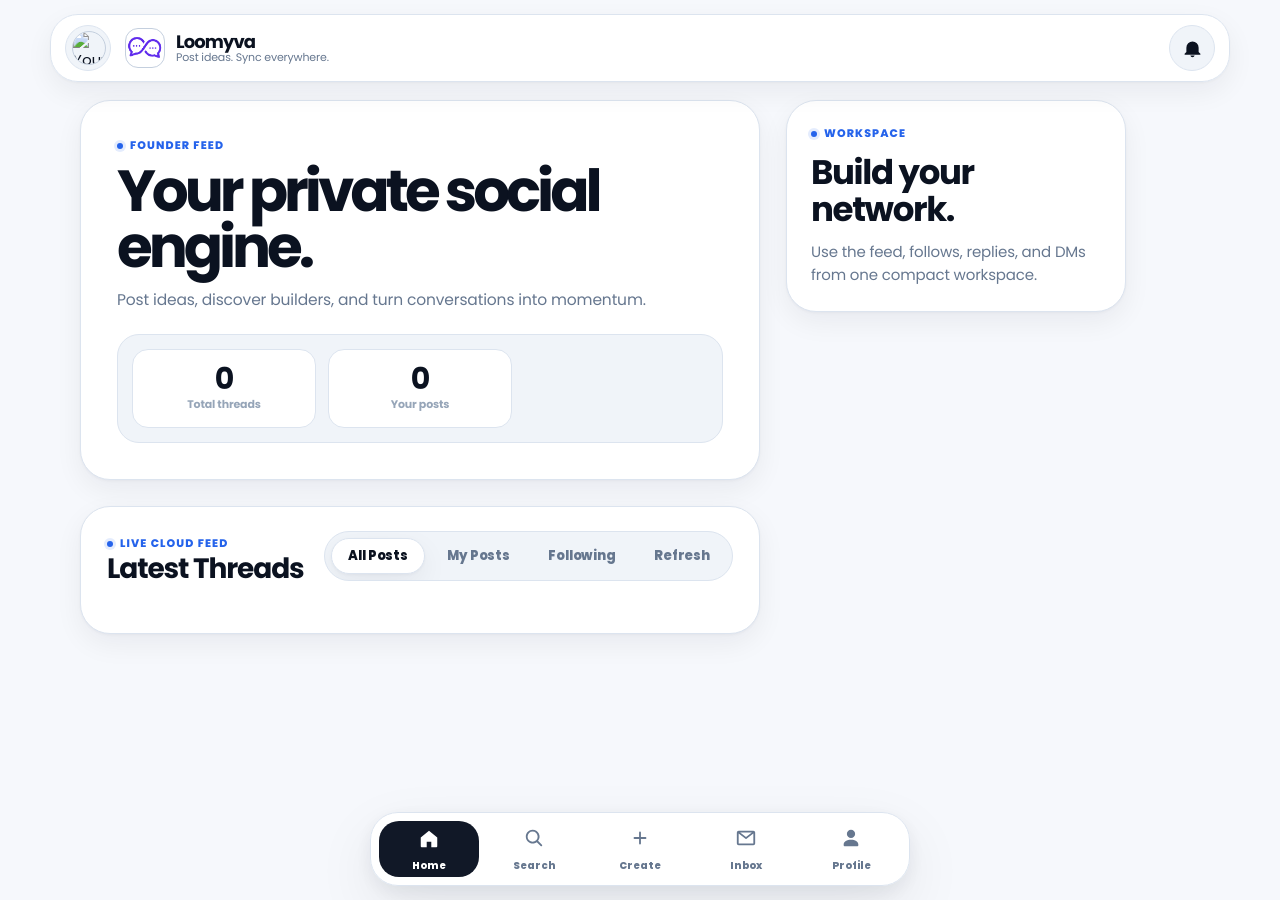
==== index.html @ 7a63acac "Add files via upload" ====
<!DOCTYPE html>
<html lang="en">
<head>
  <meta charset="UTF-8" />
  <meta name="viewport" content="width=device-width, initial-scale=1.0, viewport-fit=cover" />

  <title>Loomyva</title>

  <!-- Supabase -->
  <script src="https://cdn.jsdelivr.net/npm/@supabase/supabase-js@2"></script>
  <!-- Favicons -->
  <link rel="icon" type="image/png" href="/assets/img/index.png" />
  <link rel="shortcut icon" type="image/png" href="/assets/img/index.png" />
  <link rel="apple-touch-icon" href="/assets/img/index.png" />

  <meta name="theme-color" content="#050816" />
  <meta name="description" content="Loomyva is a premium creator network for posting ideas, discovering builders, messaging people, and growing a social graph." />
  <meta name="application-name" content="Loomyva" />

  <!-- Fonts -->
  <link rel="preconnect" href="https://fonts.googleapis.com" />
  <link rel="preconnect" href="https://fonts.gstatic.com" crossorigin />
  <link
    href="https://fonts.googleapis.com/css2?family=Poppins:wght@400;500;600;700;800;900&display=swap"
    rel="stylesheet"
  />

  <!-- Main CSS -->
  <link rel="stylesheet" href="/assets/css/style.css?v=engagement-live-20260531" />

  <!-- Load saved theme before page paints -->
  <script>
    (function () {
      const savedTheme = localStorage.getItem("loomyva-theme") || "light";
      document.documentElement.setAttribute("data-theme", savedTheme);
    })();
  </script>
</head>

<body>
  <a class="skip-link" href="#mainContent">Skip to main content</a>
  <div class="bg-orb orb-one"></div>
  <div class="bg-orb orb-two"></div>

  <div class="app-shell">
    <header class="topbar app-topbar">
      <div class="topbar-left">
        <button id="sidebarOpenBtn" class="hamburger-btn" type="button" aria-label="Open menu">
          <img class="topbar-user-avatar" data-user-avatar alt="Your profile" />
          <span></span>
          <span></span>
          <span></span>
        </button>

        <a class="brand compact-brand" href="/" aria-label="Loomyva home">
          <img
            src="/assets/img/index.png"
            alt="Loomyva logo"
            class="brand-logo"
          />

          <div>
            <h1>Loomyva</h1>
            <p><span data-i18n="appSubtitleHome">Post ideas. Sync everywhere.</span></p>
          </div>
        </a>

        <button
          class="topbar-notification-btn"
          type="button"
          data-open-notifications
          aria-label="Open notifications"
        >
          <svg viewBox="0 0 24 24" aria-hidden="true">
            <path d="M12 22a2.5 2.5 0 0 0 2.45-2h-4.9A2.5 2.5 0 0 0 12 22Zm7-6V11a7 7 0 1 0-14 0v5l-2 2v1h18v-1l-2-2Z"></path>
          </svg>

          <span id="notificationsBadge" class="notification-badge hidden">0</span>
        </button>
      </div>
    </header>

    <aside id="appSidebar" class="app-sidebar" aria-hidden="true">
      <div class="sidebar-head">
        <div class="brand sidebar-brand">
          <img
            src="/assets/img/index.png"
            alt="Loomyva logo"
            class="brand-logo"
          />

          <div>
            <h1>Loomyva</h1>
            <p><span data-i18n="creatorMenu">Menu</span></p>
          </div>
        </div>

        <button id="sidebarCloseBtn" class="sidebar-close-btn" type="button" aria-label="Close menu">
          ×
        </button>
      </div>

      <div class="sidebar-auth">
        <form id="emailAuthForm" class="sidebar-email-auth">
          <input
            type="email"
            id="authEmail"
            class="sidebar-auth-input"
            placeholder="Email"
            autocomplete="email"
            required
          />

          <div class="password-field-wrap">
            <input
              type="password"
              id="authPassword"
              class="sidebar-auth-input password-input"
              placeholder="Password"
              autocomplete="current-password"
              required
            />

            <button
              id="togglePasswordBtn"
              class="password-toggle-btn"
              type="button"
              aria-label="Show password"
            >
              <svg viewBox="0 0 24 24" aria-hidden="true">
                <path d="M12 5c5.5 0 9.5 5.1 10.8 6.9a.9.9 0 0 1 0 1.1C21.5 14.9 17.5 20 12 20S2.5 14.9 1.2 13a.9.9 0 0 1 0-1.1C2.5 10.1 6.5 5 12 5Zm0 2C7.9 7 4.7 10.4 3.3 12.5 4.7 14.6 7.9 18 12 18s7.3-3.4 8.7-5.5C19.3 10.4 16.1 7 12 7Zm0 2.2a3.3 3.3 0 1 1 0 6.6 3.3 3.3 0 0 1 0-6.6Zm0 2a1.3 1.3 0 1 0 0 2.6 1.3 1.3 0 0 0 0-2.6Z"></path>
              </svg>
            </button>
          </div>

          <a class="auth-switch-link" href="/create-account/">
            Are you a new user? <strong>Create Account</strong>
          </a>

          <button id="emailLoginBtn" class="btn primary-btn" type="submit">
            Log in
          </button>
        </form>

        <div class="auth-divider">
          <span>or</span>
        </div>

        <button id="googleLoginBtn" class="btn primary-btn" type="button">
          <span data-i18n="loginGoogle">Continue with Google</span>
        </button>

        <div id="userBox" class="sidebar-account-row hidden">
          <img id="userAvatar" class="sidebar-account-avatar" src="" alt="User avatar" />

          <div class="sidebar-account-meta">
            <strong id="userName">User</strong>
            <span id="userEmail">email</span>
          </div>

          <button id="logoutBtn" class="sidebar-logout-btn" type="button" aria-label="Logout">
            <svg viewBox="0 0 24 24" aria-hidden="true">
              <path d="M10 3a1 1 0 0 1 1 1v2a1 1 0 1 1-2 0V5H5v14h4v-1a1 1 0 1 1 2 0v2a1 1 0 0 1-1 1H4a1 1 0 0 1-1-1V4a1 1 0 0 1 1-1h6Zm6.3 5.3a1 1 0 0 1 1.4 0l3 3a1 1 0 0 1 0 1.4l-3 3a1 1 0 1 1-1.4-1.4l1.3-1.3H10a1 1 0 1 1 0-2h7.6l-1.3-1.3a1 1 0 0 1 0-1.4Z"></path>
            </svg>
          </button>
        </div>
      </div>

      <div class="sidebar-theme-box">
        <div class="sidebar-theme-head">
          <span data-i18n="appearance">Appearance</span>
          <small data-i18n="chooseVibe">Choose your vibe</small>
        </div>

        <div class="theme-toggle-group" role="group" aria-label="Choose theme">
          <button id="lightThemeBtn" class="theme-toggle-btn active" type="button" aria-label="Use light mode">
            <svg viewBox="0 0 24 24" aria-hidden="true">
              <path d="M12 18a6 6 0 1 0 0-12 6 6 0 0 0 0 12Zm0 4a1 1 0 0 1-1-1v-1a1 1 0 1 1 2 0v1a1 1 0 0 1-1 1Zm0-18a1 1 0 0 1-1-1V2a1 1 0 1 1 2 0v1a1 1 0 0 1-1 1Zm10 8a1 1 0 0 1-1 1h-1a1 1 0 1 1 0-2h1a1 1 0 0 1 1 1ZM4 12a1 1 0 0 1-1 1H2a1 1 0 1 1 0-2h1a1 1 0 0 1 1 1Zm14.95 6.95a1 1 0 0 1-1.41 0l-.71-.71a1 1 0 0 1 1.41-1.41l.71.71a1 1 0 0 1 0 1.41ZM7.17 7.17a1 1 0 0 1-1.41 0l-.71-.71A1 1 0 0 1 6.46 5.05l.71.71a1 1 0 0 1 0 1.41Zm11.78-2.12a1 1 0 0 1 0 1.41l-.71.71a1 1 0 1 1-1.41-1.41l.71-.71a1 1 0 0 1 1.41 0ZM7.17 16.83a1 1 0 0 1 0 1.41l-.71.71a1 1 0 0 1-1.41-1.41l.71-.71a1 1 0 0 1 1.41 0Z"></path>
            </svg>
            <span data-i18n="light">Light</span>
          </button>

          <button id="darkThemeBtn" class="theme-toggle-btn" type="button" aria-label="Use dark mode">
            <svg viewBox="0 0 24 24" aria-hidden="true">
              <path d="M21 14.7A8.7 8.7 0 0 1 9.3 3a1 1 0 0 0-1.18-1.45A10.7 10.7 0 1 0 22.45 15.88 1 1 0 0 0 21 14.7Z"></path>
            </svg>
            <span data-i18n="dark">Dark</span>
          </button>
        </div>
      </div>

      <div class="sidebar-language-box">
        <div class="sidebar-theme-head">
          <span data-i18n="language">Language</span>
          <small data-i18n="chooseLanguage">Choose app language</small>
        </div>

        <div class="theme-toggle-group language-toggle-group" role="group" aria-label="Choose language">
          <button class="theme-toggle-btn language-toggle-btn" type="button" data-language-option="en">
            <span>EN</span>
            <span data-i18n="english">English</span>
          </button>

          <button class="theme-toggle-btn language-toggle-btn" type="button" data-language-option="el">
            <span>EL</span>
            <span data-i18n="greek">Ελληνικά</span>
          </button>
        </div>
      </div>

      <nav class="sidebar-links">
        <a href="/" data-i18n="navHome">Home</a>
        <a href="/search/" data-i18n="navSearch">Search</a>
        <a href="/profile/" data-i18n="navProfile">Profile</a>
        <a href="/messages/" data-i18n="messages">Messages</a>

        <button class="sidebar-notifications-link" type="button" data-open-notifications>
          <span data-i18n="notifications">Notifications</span>
          <span id="sidebarNotificationsBadge" class="sidebar-notification-badge hidden">0</span>
        </button>

        <button id="sidebarComposeBtn" type="button" data-i18n="createThread">
          Create thread
        </button>

        <div class="sidebar-legal-links" aria-label="Legal links">
          <a class="sidebar-legal-link" href="/terms/" data-i18n="terms">Terms</a>
          <a class="sidebar-legal-link" href="/privacy/" data-i18n="privacy">Privacy</a>
        </div>
      </nav>
    </aside>

    <div id="sidebarBackdrop" class="sidebar-backdrop"></div>

    <main id="mainContent" class="main-grid home-product-grid">
      <section class="home-command-card glass-card">
        <div class="home-command-copy">
          <span class="eyebrow" data-i18n="founderFeed">Founder feed</span>
          <h1 data-i18n="privateSocialEngine">Your private social engine.</h1>
          <p>Post ideas, discover builders, and turn conversations into momentum.</p>
        </div>

        <div class="home-command-stats" aria-label="Loomyva activity stats">
          <div>
            <strong id="totalThreads">0</strong>
            <span data-i18n="totalThreads">Total threads</span>
          </div>
          <div>
            <strong id="myThreads">0</strong>
            <span data-i18n="yourPosts">Your posts</span>
          </div>
        </div>
      </section>

      <aside class="left-panel home-rail-panel">
        <section class="glass-card intro-card">
          <span class="eyebrow">Workspace</span>
          <h2>Build your network.</h2>
          <p>Use the feed, follows, replies, and DMs from one compact workspace.</p>
        </section>
      </aside>

      <section class="feed-panel home-feed-panel">
        <section id="publicProfileView" class="public-profile-card hidden">
          <div class="public-profile-head">
            <div class="public-profile-main">
              <img id="publicProfileAvatar" src="" alt="Public profile avatar" />

              <div>
                <span class="eyebrow" data-i18n="publicProfile">Public profile</span>
                <h3 id="publicProfileName">Profile Name</h3>
                <p id="publicProfileUsername">@username</p>
              </div>
            </div>

            <button id="backToFeedBtn" class="btn ghost-btn" type="button">
              <span data-i18n="backToFeed">Back to feed</span>
            </button>
          </div>

          <div class="public-profile-stats">
            <span id="publicProfilePosts" class="public-profile-stat">0 Posts</span>
            <span id="publicProfileLikes" class="public-profile-stat">0 Total likes</span>
            <span id="publicProfileFollowers" class="public-profile-stat">0 Followers</span>
            <span id="publicProfileFollowing" class="public-profile-stat">0 Following</span>
          </div>

          <p id="publicProfileBio" class="public-profile-bio">
            <span data-i18n="noBioYet">No bio yet.</span>
          </p>

          <div id="publicProfileFollowWrap" class="public-profile-follow"></div>
        </section>

        <section class="feed-top">
          <div>
            <span class="eyebrow" data-i18n="liveCloudFeed">Live cloud feed</span>
            <h2 id="feedTitle" data-i18n="latestThreads">Latest Threads</h2>
          </div>

          <div class="filter-pills">
            <button id="allPostsBtn" class="pill active" type="button">
              <span data-i18n="allPosts">All Posts</span>
            </button>

            <button id="myPostsBtn" class="pill" type="button">
              <span data-i18n="myPosts">My Posts</span>
            </button>

            <button id="followingPostsBtn" class="pill" type="button">
              <span data-i18n="following">Following</span>
            </button>

            <button id="refreshBtn" class="pill" type="button">
              <span data-i18n="refresh">Refresh</span>
            </button>
          </div>
        </section>

        <p id="statusMsg" class="status-msg hidden"></p>

        <section id="threadsList" class="threads-list"></section>
      </section>
    </main>
  </div>

  <!-- App Scripts -->
  <script src="/assets/js/config.js?v=engagement-live-20260531"></script>
  <script src="/assets/js/language.js?v=engagement-live-20260531"></script>
  <script src="/assets/js/ui.js?v=session-sidebar-fix-20260531"></script>
  <script src="/assets/js/auth.js?v=session-sidebar-fix-20260531"></script>
  <script src="/assets/js/notifications.js?v=engagement-live-20260531"></script>
  <script src="/assets/js/comments.js?v=engagement-live-20260531"></script>
  <script src="/assets/js/follows.js?v=engagement-live-20260531"></script>
  <script src="/assets/js/feed.js?v=engagement-live-20260531"></script>
  <script src="/assets/js/moderation.js?v=engagement-live-20260531"></script>

  <script>
    async function bootFeedPage() {
      await initFeedPage();

      if (typeof initNotificationsSystem === "function") {
        await initNotificationsSystem();
      }
    }

    bootFeedPage();
  </script>


  <!-- iOS Safari/PWA cleanup: remove old service worker registrations -->
  <script>
    (function () {
      if ("serviceWorker" in navigator) {
        window.addEventListener("load", function () {
          navigator.serviceWorker.getRegistrations()
            .then(function (registrations) {
              return Promise.all(registrations.map(function (registration) {
                return registration.unregister();
              }));
            })
            .then(function () {
              if (window.caches && caches.keys) {
                return caches.keys().then(function (keys) {
                  return Promise.all(keys.map(function (key) { return caches.delete(key); }));
                });
              }
            })
            .catch(function () {});
        });
      }
    })();
  </script>
</body>
</html>
---- assets/css/style.css ----
/*
  Loomyva — Premium Design System v2.0
  Single consolidated stylesheet. No competing override blocks.
  All original classes/IDs preserved. Supabase logic untouched.
  Author: Polish Pass 2026-05-31
*/

/* =========================================================
   01. Design Tokens — single source of truth
   ========================================================= */
:root {
  color-scheme: light;

  /* Palette */
  --bg:            #f6f8fc;
  --bg-soft:       #ffffff;
  --bg-elevated:   rgba(255,255,255,0.96);
  --surface:       #ffffff;
  --surface-solid: #ffffff;
  --surface-muted: #f0f4f9;
  --surface-hover: #e8eef8;
  --surface-active:#dce8f6;
  --text:          #0b1220;
  --text-soft:     #253044;
  --muted:         #66778f;
  --muted-2:       #96a5b8;
  --line:          #dce4ef;
  --line-strong:   #c4cfde;

  /* Brand */
  --brand:         #111827;
  --brand-2:       #2563eb;
  --accent:        #2563eb;
  --good:          #16a34a;
  --danger:        #dc2626;
  --warning:       #d97706;

  /* Shadows */
  --shadow-sm: 0 1px 3px rgba(15,23,42,.04), 0 10px 28px rgba(15,23,42,.06);
  --shadow-md: 0 6px 20px rgba(15,23,42,.07), 0 22px 60px rgba(15,23,42,.08);
  --shadow-lg: 0 20px 56px rgba(15,23,42,.16);

  /* Radii */
  --radius-xs:   8px;
  --radius-sm:   12px;
  --radius-md:   16px;
  --radius-lg:   22px;
  --radius-xl:   30px;
  --radius-pill: 999px;

  /* Spacing */
  --space-1:  4px;
  --space-2:  8px;
  --space-3: 12px;
  --space-4: 18px;
  --space-5: 24px;
  --space-6: 32px;
  --space-8: 40px;

  /* Layout */
  --topbar-h:      68px;
  --bottom-nav-h:  74px;
  --content-w:    1180px;
  --feed-w:        680px;
  --page-gap:      26px;
  --card-pad:      24px;

  /* Motion */
  --fast: 150ms ease;
  --med:  240ms ease;

  /* Font */
  --font: Poppins, ui-sans-serif, system-ui, -apple-system, BlinkMacSystemFont, 'Segoe UI', sans-serif;
}

/* Dark theme */
html[data-theme="dark"],
body.dark-theme,
body.theme-dark {
  color-scheme: dark;
  --bg:            #070a14;
  --bg-soft:       #0c1120;
  --bg-elevated:   rgba(14,22,38,0.97);
  --surface:       #0e1626;
  --surface-solid: #111c32;
  --surface-muted: #141f34;
  --surface-hover: #192640;
  --surface-active:#1e2e4e;
  --text:          #f4f8ff;
  --text-soft:     #dce8f8;
  --muted:         #96aac4;
  --muted-2:       #6a7e96;
  --line:          rgba(220,232,255,.11);
  --line-strong:   rgba(220,232,255,.20);
  --brand:         #f4f8ff;
  --brand-2:       #60a5fa;
  --accent:        #93c5fd;
  --shadow-sm: 0 1px 0 rgba(255,255,255,.02) inset, 0 14px 36px rgba(0,0,0,.24);
  --shadow-md: 0 1px 0 rgba(255,255,255,.03) inset, 0 28px 72px rgba(0,0,0,.36);
  --shadow-lg: 0 1px 0 rgba(255,255,255,.04) inset, 0 44px 110px rgba(0,0,0,.52);
}

/* =========================================================
   02. Reset + base
   ========================================================= */
*, *::before, *::after { box-sizing: border-box; }
html { width: 100%; min-height: 100%; scroll-behavior: smooth; overflow-x: hidden; background: var(--bg); }
body {
  width: 100%; min-height: 100vh; margin: 0; overflow-x: hidden;
  font-family: var(--font); font-size: 15px; line-height: 1.55;
  color: var(--text); background: var(--bg);
  -webkit-font-smoothing: antialiased; text-rendering: geometricPrecision;
  letter-spacing: -.01em;
}
body::before {
  content: ''; position: fixed; inset: 0; z-index: -2; pointer-events: none;
  background: linear-gradient(180deg, var(--bg) 0%, var(--bg) 55%, var(--surface-muted) 100%);
}
a { color: inherit; text-decoration: none; }
button, input, textarea, select { font: inherit; color: inherit; }
button { border: 0; background: none; cursor: pointer; }
button:disabled { cursor: not-allowed; opacity: .55; }
img, svg, video { max-width: 100%; display: block; }
svg { fill: currentColor; }
p, h1, h2, h3, h4 { margin: 0; }
ul, ol { margin: 0; padding: 0; }
.hidden, [hidden] { display: none !important; }
.body-locked, .modal-open { overflow: hidden; }
::selection { background: rgba(37,99,235,.15); color: var(--text); }
:focus-visible { outline: 3px solid rgba(37,99,235,.35); outline-offset: 3px; }

.skip-link {
  position: fixed; top: 10px; left: 10px; z-index: 10000;
  transform: translateY(-140%); padding: 10px 16px; border-radius: var(--radius-pill);
  background: var(--text); color: var(--bg-soft); font-weight: 700;
}
.skip-link:focus { transform: translateY(0); }

/* =========================================================
   03. Layout shells
   ========================================================= */
.app-shell {
  width: 100%;
  max-width: 1320px;
  margin: 0 auto;
  padding: 0 clamp(16px, 2.8vw, 36px) calc(var(--bottom-nav-h) + 40px);
}

/* All page grids */
.main-grid,
.search-page-grid,
.messages-page-grid,
.profile-exact-page,
.notifications-page-main,
.chat-page-main,
.legal-page-shell,
.app-legal-page-shell {
  width: min(100%, var(--content-w));
  margin-inline: auto;
  padding-top: calc(var(--topbar-h) + 32px);
}

/* Home: two-column feed + rail layout */
.home-product-grid {
  width: min(100%, 1120px);
  margin-inline: auto;
  display: grid;
  grid-template-columns: minmax(0, var(--feed-w)) minmax(260px, 320px);
  grid-template-areas: "command rail" "feed rail";
  gap: var(--page-gap);
  align-items: start;
}
.home-command-card { grid-area: command; }
.home-rail-panel   { grid-area: rail; position: sticky; top: calc(var(--topbar-h) + 32px); }
.home-feed-panel   { grid-area: feed; }

.left-panel { display: grid; gap: 18px; }
.feed-panel { padding: var(--card-pad); display: grid; gap: 20px; }

/* Profile */
.profile-exact-page { width: min(100%, 860px); display: grid; gap: var(--page-gap); }

/* =========================================================
   04. Glass surface / card base
   ========================================================= */
.glass-card,
.feed-panel,
.public-profile-card,
.profile-cover-card,
.profile-editor-card,
.profile-posts-surface,
.search-page-card,
.user-search-card,
.latest-chats-panel,
.chat-sidebar,
.chat-window,
.notifications-page-card,
.legal-page-card,
.auth-page-card,
.page-hero,
.search-page-hero,
.messages-page-hero,
.notifications-page-hero {
  background: var(--surface);
  border: 1px solid var(--line);
  border-radius: var(--radius-xl);
  box-shadow: var(--shadow-sm);
}
.glass-card { padding: var(--card-pad); }

/* =========================================================
   05. Typography + utilities
   ========================================================= */
.eyebrow {
  display: inline-flex; align-items: center; gap: 7px; width: max-content;
  color: var(--brand-2); font-size: 11px; font-weight: 800; letter-spacing: .10em;
  text-transform: uppercase;
}
.eyebrow::before {
  content: ''; width: 6px; height: 6px; border-radius: 50%;
  background: currentColor; box-shadow: 0 0 0 3px rgba(37,99,235,.12);
}
h1 { font-size: clamp(28px, 5vw, 52px); line-height: 1.03; letter-spacing: -.05em; }
h2 { font-size: clamp(22px, 3.5vw, 34px); line-height: 1.1; letter-spacing: -.04em; }
h3 { font-size: clamp(18px, 2.5vw, 24px); line-height: 1.2; letter-spacing: -.02em; }
.muted, .status-msg, .empty-state { color: var(--muted); }
.status-msg {
  padding: 12px 16px; border: 1px solid var(--line); border-radius: var(--radius-md);
  background: var(--surface-solid); font-weight: 700; box-shadow: var(--shadow-sm);
}
.status-msg.error, .error { color: var(--danger); }
.loading, .chat-loading,
.followers-modal-state, .following-modal-state, .profile-user-modal-state {
  color: var(--muted); font-weight: 700; padding: var(--space-5); text-align: center;
}
.empty-state,
.chat-empty-state, .chat-empty-mini, .latest-chat-empty,
.notifications-empty, .followers-modal-empty, .following-modal-empty,
.profile-user-modal-empty, .blocked-users-empty {
  display: grid; place-items: center; text-align: center;
  min-height: 100px; padding: var(--space-5);
  color: var(--muted); background: var(--surface-muted);
  border: 1px dashed var(--line-strong); border-radius: var(--radius-md); font-weight: 700;
}
.chat-empty-mini { min-height: 64px; padding: var(--space-3); font-size: 13px; }

/* =========================================================
   06. Buttons, forms, inputs
   ========================================================= */
/* Base button style shared across interactive elements */
.btn, .pill, .mini-action, .social-action-btn, .theme-toggle-btn,
.sidebar-links a, .sidebar-links button,
.profile-exact-tabs button,
.user-search-follow, .followers-follow-btn, .following-unfollow-btn,
.blocked-user-unblock-btn, .moderation-menu-action, .profile-options-action {
  min-height: 40px;
  display: inline-flex; align-items: center; justify-content: center; gap: 8px;
  border-radius: var(--radius-pill); border: 1px solid var(--line); padding: 9px 16px;
  font-weight: 800; font-size: 13px; letter-spacing: -.01em;
  transition: transform var(--fast), background var(--fast),
              border-color var(--fast), box-shadow var(--fast), color var(--fast);
  cursor: pointer;
}
.btn:hover, .pill:hover, .mini-action:hover, .social-action-btn:hover,
.theme-toggle-btn:hover, .sidebar-links a:hover, .sidebar-links button:hover,
.profile-exact-tabs button:hover, .user-search-follow:hover {
  transform: translateY(-1px);
  background: var(--surface-hover);
  border-color: var(--line-strong);
}

/* Primary */
.primary-btn, .btn.primary-btn {
  background: var(--brand); color: var(--bg-soft); border-color: var(--brand);
  box-shadow: 0 8px 22px rgba(11,18,32,.18);
}
.primary-btn:hover { background: var(--text); box-shadow: var(--shadow-sm); transform: translateY(-1px); }
html[data-theme="dark"] .primary-btn,
html[data-theme="dark"] .btn.primary-btn { box-shadow: none; }

/* Ghost / pill / action */
.ghost-btn, .pill, .mini-action, .social-action-btn {
  background: var(--surface-solid); color: var(--text-soft);
}

/* Active pill */
.pill.active, .theme-toggle-btn.active,
.profile-exact-tabs button.active,
.chat-conversation-btn.active, .latest-chat-card.active {
  background: var(--brand); color: var(--bg-soft); border-color: var(--brand);
}

/* Danger */
.danger-btn, .delete-action, .profile-delete-btn {
  color: #fff; background: var(--danger); border-color: transparent;
}

/* Inputs */
.input-field, .bio-field, .sidebar-auth-input, .modal-textarea,
.comment-textarea, .search-chat-input, .chat-search-box input,
#chatMessageInput, .moderation-reason-input {
  width: 100%; min-width: 0;
  border: 1px solid var(--line-strong); border-radius: var(--radius-md);
  background: var(--surface-muted); color: var(--text);
  padding: 13px 16px; outline: 0; min-height: 50px;
  transition: border-color var(--fast), box-shadow var(--fast);
}
.input-field:focus, .bio-field:focus, .sidebar-auth-input:focus,
.modal-textarea:focus, .comment-textarea:focus, .search-chat-input:focus,
.chat-search-box input:focus, #chatMessageInput:focus,
.moderation-reason-input:focus {
  border-color: var(--brand-2); box-shadow: 0 0 0 3px rgba(37,99,235,.12);
}
.bio-field { min-height: 96px; resize: vertical; }
.comment-textarea { min-height: 72px; resize: vertical; }
.modal-textarea { min-height: 88px; resize: vertical; }
.password-field-wrap { position: relative; }
.password-input { padding-right: 48px; }
.password-toggle-btn {
  position: absolute; right: 10px; top: 50%; transform: translateY(-50%);
  width: 34px; height: 34px; border-radius: 50%; color: var(--muted);
}
.password-toggle-btn svg { width: 18px; height: 18px; }
.label-small { font-size: 12px; font-weight: 700; color: var(--muted); margin-bottom: 6px; }
.field-group { display: grid; gap: 6px; }

/* =========================================================
   07. Top bar
   ========================================================= */
.topbar, .app-topbar {
  position: fixed;
  top: 14px;
  left: 50%;
  transform: translateX(-50%);
  width: min(calc(100% - 32px), var(--content-w));
  min-height: var(--topbar-h);
  z-index: 50;
  padding: 10px 14px;
  border-radius: 28px;
  background: color-mix(in srgb, var(--surface) 94%, transparent);
  border: 1px solid var(--line);
  box-shadow: var(--shadow-sm);
  backdrop-filter: blur(20px);
  -webkit-backdrop-filter: blur(20px);
}
.topbar-left {
  width: 100%; display: flex; align-items: center;
  justify-content: space-between; gap: 14px;
}
.topbar-nav { display: none !important; } /* Nav lives in bottom bar or sidebar */
.brand, .compact-brand {
  display: inline-flex; align-items: center; gap: 11px;
  flex: 1; min-width: 0;
}
.brand h1 { font-size: 18px; letter-spacing: -.05em; line-height: 1.1; }
.brand p  { font-size: 11px; color: var(--muted); line-height: 1; }
.brand-logo {
  width: 40px; height: 40px; border-radius: 13px; flex: 0 0 auto;
  border: 1px solid var(--line-strong);
}
.hamburger-btn, .topbar-notification-btn {
  flex: 0 0 46px; width: 46px; height: 46px;
  border-radius: 50%; border: 1px solid var(--line);
  background: var(--surface-muted); color: var(--text);
  display: grid; place-items: center;
}
.hamburger-btn span { display: none; } /* Hide hamburger lines — avatar shown instead */
.topbar-user-avatar {
  width: 34px; height: 34px; border-radius: 50%; display: block;
  border: 1.5px solid var(--line-strong); object-fit: cover; background: var(--surface-muted);
}
.topbar-notification-btn svg { width: 21px; height: 21px; }
.notification-badge, .sidebar-notification-badge, .bottom-nav-badge {
  min-width: 18px; height: 18px; padding: 0 5px; border-radius: var(--radius-pill);
  background: var(--danger); color: #fff;
  font-size: 10px; font-weight: 900; line-height: 18px; text-align: center;
  position: absolute;
}

/* =========================================================
   08. Bottom navigation
   ========================================================= */
.bottom-nav {
  position: fixed;
  left: 50%;
  bottom: calc(14px + env(safe-area-inset-bottom));
  transform: translateX(-50%);
  width: min(540px, calc(100vw - 28px));
  min-height: var(--bottom-nav-h);
  padding: 8px;
  display: grid;
  grid-template-columns: repeat(5, 1fr);
  gap: 6px;
  border-radius: 28px;
  background: color-mix(in srgb, var(--surface) 95%, transparent);
  border: 1px solid var(--line);
  box-shadow: var(--shadow-md);
  backdrop-filter: blur(20px);
  -webkit-backdrop-filter: blur(20px);
  z-index: 60;
}
.bottom-nav-btn {
  position: relative;
  height: 56px; border-radius: 20px;
  display: grid; place-items: center; gap: 2px;
  color: var(--muted);
  background: transparent; border: 0;
  transition: background var(--fast), color var(--fast), transform var(--fast);
}
.bottom-nav-btn svg { width: 22px; height: 22px; }
.bottom-nav-btn .bottom-nav-label,
.bottom-nav-btn > span:not(.bottom-nav-badge) {
  font-size: 10px; font-weight: 800; line-height: 1;
}
.bottom-nav-btn.active { background: var(--brand); color: var(--bg-soft); }
.bottom-nav-btn:hover:not(.active) { background: var(--surface-hover); color: var(--text); transform: translateY(-1px); }
.bottom-nav-badge { position: absolute; top: 6px; right: 12px; }

/* =========================================================
   09. Sidebar drawer
   ========================================================= */
.app-sidebar {
  position: fixed; inset-block: 0; left: 0; z-index: 200;
  width: min(400px, calc(100vw - 24px));
  padding: 22px 18px;
  display: grid; grid-template-rows: auto auto auto auto auto 1fr; gap: 18px;
  background: var(--surface); border-right: 1px solid var(--line);
  box-shadow: var(--shadow-lg);
  overflow-y: auto; overscroll-behavior: contain;
  transform: translateX(-110%);
  transition: transform var(--med);
  border-radius: 0 28px 28px 0;
}
.app-sidebar.open,
.app-sidebar.active { transform: translateX(0); }
html[dir="rtl"] .app-sidebar { left: auto; right: 0; transform: translateX(110%); border-radius: 28px 0 0 28px; }
html[dir="rtl"] .app-sidebar.open,
.app-sidebar.active { transform: translateX(0); }
.sidebar-backdrop {
  position: fixed; inset: 0; z-index: 190;
  background: rgba(11,18,32,.52); backdrop-filter: blur(8px);
  display: none;
}
.sidebar-backdrop.active { display: block; }
.sidebar-head {
  display: flex; align-items: center; justify-content: space-between; gap: 14px;
}
.sidebar-close-btn {
  width: 40px; height: 40px; border-radius: 50%; font-size: 22px;
  color: var(--muted); background: var(--surface-muted); border: 1px solid var(--line);
  display: grid; place-items: center;
}
.sidebar-brand { flex: 1; gap: 10px; }
.sidebar-auth { display: grid; gap: 12px; }
.sidebar-email-auth { display: grid; gap: 10px; }
.auth-divider { display: flex; align-items: center; gap: 10px; color: var(--muted); font-size: 12px; }
.auth-divider::before, .auth-divider::after { content: ''; flex: 1; height: 1px; background: var(--line); }
.auth-switch-link { font-size: 13px; color: var(--muted); }
.auth-switch-link strong { color: var(--text); }
.sidebar-account-row {
  display: flex; align-items: center; gap: 12px;
  padding: 14px; border-radius: var(--radius-lg);
  background: var(--surface-muted); border: 1px solid var(--line);
}
.sidebar-account-avatar { width: 44px; height: 44px; border-radius: 50%; object-fit: cover; flex: 0 0 auto; }
.sidebar-account-meta { min-width: 0; flex: 1; }
.sidebar-account-meta strong { display: block; overflow: hidden; text-overflow: ellipsis; white-space: nowrap; }
.sidebar-account-meta span { color: var(--muted); font-size: 12px; overflow: hidden; text-overflow: ellipsis; white-space: nowrap; display: block; }
.sidebar-logout-btn { width: 38px; height: 38px; border-radius: 50%; background: var(--surface-hover); color: var(--muted); border: 1px solid var(--line); display: grid; place-items: center; }
.sidebar-logout-btn svg { width: 18px; height: 18px; }
.sidebar-theme-box, .sidebar-language-box { display: grid; gap: 10px; }
.sidebar-theme-head { display: grid; gap: 2px; }
.sidebar-theme-head span { font-weight: 800; }
.sidebar-theme-head small { color: var(--muted); font-size: 12px; }
.theme-toggle-group, .language-toggle-group { display: flex; gap: 6px; }
.theme-toggle-btn { flex: 1; min-height: 40px; padding: 8px 10px; font-size: 12px; border-radius: var(--radius-md); }
.sidebar-links { display: grid; gap: 6px; }
.sidebar-links a, .sidebar-links button {
  justify-content: flex-start; background: var(--surface-muted);
  border-radius: var(--radius-md); min-height: 44px; padding: 10px 14px;
}
.sidebar-notifications-link { position: relative; }
.sidebar-notification-badge { position: static; display: inline-flex; align-items: center; justify-content: center; min-width: 20px; height: 20px; padding: 0 5px; border-radius: var(--radius-pill); background: var(--danger); color: #fff; font-size: 11px; font-weight: 900; }
.sidebar-legal-links { display: flex; gap: 12px; padding-top: 6px; }
.sidebar-legal-link { color: var(--muted); font-size: 12px; font-weight: 700; }
.sidebar-legal-link:hover { color: var(--text); }

/* =========================================================
   10. Home / Feed
   ========================================================= */
.home-command-card {
  padding: clamp(22px, 4vw, 36px);
  display: grid; gap: 20px;
}
.home-command-copy { display: grid; gap: 10px; }
.home-command-copy h1 { font-size: clamp(32px, 5.5vw, 58px); line-height: .97; letter-spacing: -.07em; }
.home-command-copy p { font-size: 15.5px; line-height: 1.75; color: var(--muted); }
.home-command-stats {
  display: grid; grid-template-columns: repeat(3, minmax(0, 1fr)); gap: 12px;
  padding: 14px; border: 1px solid var(--line); border-radius: var(--radius-lg);
  background: var(--surface-muted);
}
.home-command-stats div {
  padding: 14px 10px; border-radius: var(--radius-md);
  background: var(--surface-solid); border: 1px solid var(--line);
  display: grid; gap: 2px; text-align: center;
}
.home-command-stats strong { font-size: clamp(20px, 3.5vw, 30px); letter-spacing: -.04em; line-height: 1; }
.home-command-stats span { color: var(--muted-2); font-size: 11px; font-weight: 700; }

.intro-card, .stats-card, .roadmap-card { display: grid; gap: 12px; }
.intro-card h2 { max-width: 12ch; }
.intro-card p { color: var(--muted); }

.feed-top {
  display: flex; justify-content: space-between; align-items: flex-start; gap: 14px;
  flex-wrap: wrap; padding: 0 2px 4px;
}
.feed-top h2 { font-size: clamp(22px, 3.5vw, 28px); letter-spacing: -.04em; }
.filter-pills {
  display: flex; gap: 6px; overflow-x: auto; padding: 6px;
  background: var(--surface-muted); border: 1px solid var(--line); border-radius: var(--radius-pill);
  scrollbar-width: none; flex-shrink: 0;
}
.filter-pills::-webkit-scrollbar { display: none; }
.filter-pills .pill {
  flex: 0 0 auto; min-height: 36px; padding: 0 16px;
  border: 0; background: transparent; color: var(--muted);
}
.filter-pills .pill.active {
  background: var(--surface); color: var(--text);
  border: 1px solid var(--line); box-shadow: var(--shadow-sm);
}
.threads-list { display: grid; gap: 18px; min-width: 0; }

/* =========================================================
   11. Thread cards (posts)
   ========================================================= */
.thread-card,
.comment-card,
.comment-original-thread,
.profile-user-modal-post-card {
  padding: clamp(18px, 3vw, 26px);
  border: 1px solid var(--line);
  border-radius: var(--radius-xl);
  background: var(--surface-solid);
  box-shadow: none;
  min-width: 0;
  display: grid;
  gap: 16px;
  transition: transform var(--fast), border-color var(--fast), box-shadow var(--fast);
}
.thread-card:hover { transform: translateY(-1px); border-color: var(--line-strong); box-shadow: var(--shadow-sm); }

/* Thread top: avatar + name + follow button */
.thread-top {
  display: flex; align-items: center; justify-content: space-between; gap: 14px;
}
.thread-user {
  min-width: 0; flex: 1 1 auto;
  display: inline-flex; align-items: center; gap: 13px; text-align: left;
}
.thread-user img {
  width: 48px; height: 48px; border-radius: 50%; flex: 0 0 auto;
  object-fit: cover; background: var(--surface-muted); border: 1.5px solid var(--line);
}
.thread-user > div { min-width: 0; max-width: min(480px, 64vw); }
.thread-user strong {
  display: block; font-size: 15px; line-height: 1.25; color: var(--text);
  white-space: nowrap; overflow: hidden; text-overflow: ellipsis;
}
.thread-user span {
  display: block; font-size: 12px; color: var(--muted); line-height: 1.3;
  white-space: nowrap; overflow: hidden; text-overflow: ellipsis;
}

/* Content */
.thread-content, .profile-user-modal-post-text {
  font-size: 15.5px; line-height: 1.78; color: var(--text-soft);
  white-space: pre-wrap; overflow-wrap: anywhere;
  margin: 0;
}
.thread-image-wrap, .profile-thread-image-wrap, .profile-user-modal-post-image-wrap {
  border-radius: var(--radius-lg); overflow: hidden;
  border: 1px solid var(--line); background: var(--surface-muted);
}
.thread-image, .profile-thread-image { width: 100%; max-height: 580px; object-fit: cover; display: block; }

/* Actions row: like + comment + follow + delete */
.thread-actions, .profile-thread-actions {
  display: flex; align-items: center; justify-content: space-between; gap: 14px;
  padding-top: 16px; border-top: 1px solid var(--line);
  flex-wrap: wrap;
}
.social-actions {
  display: flex; align-items: center; gap: 10px;
  flex: 1 1 auto; min-width: 0; flex-wrap: wrap;
}
.thread-secondary-actions {
  display: flex; align-items: center; justify-content: flex-end; gap: 10px; flex: 0 0 auto;
}

/* Social action buttons (like, comment) — large, impossible to miss */
.social-action-btn,
.like-action,
.reply-action {
  display: inline-flex !important; align-items: center !important; justify-content: center !important;
  gap: 7px !important; min-height: 44px !important; min-width: 44px !important;
  padding: 0 16px !important; border-radius: var(--radius-pill) !important;
  border: 1px solid var(--line-strong) !important;
  background: var(--surface-muted) !important; color: var(--text-soft) !important;
  font-weight: 800 !important; font-size: 13px !important;
  opacity: 1 !important; visibility: visible !important;
  transition: transform var(--fast), background var(--fast), color var(--fast), border-color var(--fast) !important;
}
.social-action-btn:hover,
.like-action:hover,
.reply-action:hover {
  background: var(--surface-hover) !important; color: var(--text) !important;
  border-color: var(--line-strong) !important; transform: translateY(-1px) !important;
}
.social-action-btn svg,
.like-action svg,
.reply-action svg {
  display: block !important; width: 19px !important; height: 19px !important;
  min-width: 19px !important; flex: 0 0 auto !important;
  fill: currentColor !important; opacity: 1 !important;
}
.social-action-btn .action-count { font-size: 13px !important; font-weight: 800 !important; }
.social-action-btn .action-label { font-size: 13px !important; }

/* Liked state */
.like-action.liked, .social-action-btn.liked {
  background: #fef2f2 !important; color: var(--danger) !important;
  border-color: #fecaca !important;
}
html[data-theme="dark"] .like-action.liked,
html[data-theme="dark"] .social-action-btn.liked {
  background: rgba(220,38,38,.15) !important; color: #fca5a5 !important;
  border-color: rgba(252,165,165,.2) !important;
}

/* Feed follow / mini actions */
.mini-action, .feed-follow-btn {
  min-height: 38px; padding: 0 14px; border-radius: var(--radius-pill);
  border: 1px solid var(--line-strong); background: var(--surface-muted);
  color: var(--text-soft); font-weight: 800; font-size: 12px;
  display: inline-flex; align-items: center; gap: 6px;
}
.feed-follow-btn.following { background: var(--surface-muted); color: var(--muted); }
.thread-more-btn, .profile-more-btn {
  width: 36px; height: 36px; border-radius: 50%; color: var(--muted);
  background: var(--surface-muted); border: 1px solid var(--line);
  display: grid; place-items: center;
}
.more-dots-icon { width: 18px; height: 18px; }

/* Public profile quick-view in feed */
.public-profile-card { padding: var(--card-pad); display: grid; gap: 14px; }
.public-profile-head, .public-profile-main { display: flex; align-items: center; gap: 14px; min-width: 0; }
.public-profile-head { justify-content: space-between; }
.public-profile-main div { min-width: 0; }
.public-profile-main h3, .public-profile-main p { overflow: hidden; text-overflow: ellipsis; white-space: nowrap; }
.public-profile-main p, .public-profile-bio { color: var(--muted); }
.public-profile-stats { display: flex; gap: 8px; flex-wrap: wrap; }
.public-profile-stat {
  padding: 10px 13px; border-radius: var(--radius-pill);
  background: var(--surface-muted); border: 1px solid var(--line);
  font-size: 12px; font-weight: 800; color: var(--text-soft);
}
#publicProfileAvatar { width: 60px; height: 60px; border-radius: 50%; object-fit: cover; border: 2px solid var(--line-strong); }

/* =========================================================
   12. Search page
   ========================================================= */
.search-page-grid { display: grid; gap: var(--page-gap); }
.search-page-card, .user-search-card { padding: var(--card-pad); display: grid; gap: 18px; }
.user-search-head { display: flex; justify-content: space-between; gap: 14px; align-items: flex-start; flex-wrap: wrap; }
.user-search-box { position: relative; display: flex; align-items: center; gap: 10px; }
.user-search-box input { flex: 1; }
.user-search-clear { flex: 0 0 auto; height: 36px; padding: 0 14px; border-radius: var(--radius-pill); background: var(--surface-muted); color: var(--muted); font-weight: 700; font-size: 12.5px; border: 1px solid var(--line); transition: background var(--fast), color var(--fast), border-color var(--fast); }
.user-search-clear:hover { background: var(--surface-hover); color: var(--text); border-color: var(--line-strong); }
.user-search-results { display: grid; gap: 14px; }

/* Search result card: spacious, premium */
.user-search-result, .followers-person-card, .following-person-card, .blocked-user-row {
  display: flex; align-items: center; gap: 16px;
  padding: 18px 20px; border-radius: var(--radius-lg);
  border: 1px solid var(--line); background: var(--surface-solid);
  min-width: 0; transition: transform var(--fast), border-color var(--fast), box-shadow var(--fast);
}
.user-search-result:hover, .followers-person-card:hover,
.following-person-card:hover { transform: translateY(-1px); border-color: var(--line-strong); box-shadow: var(--shadow-sm); }
.user-search-result img,
.followers-profile-open-area img,
.following-profile-open-area img { width: 56px; height: 56px; border-radius: 50%; object-fit: cover; flex: 0 0 auto; border: 1.5px solid var(--line); }
.user-search-main, .followers-profile-open-area, .following-profile-open-area, .blocked-user-info {
  display: flex; align-items: center; gap: 12px; min-width: 0; text-align: left; flex: 1;
}
.user-search-copy, .user-search-main div, .followers-person-info, .following-person-info { min-width: 0; flex: 1; }
.user-search-copy strong, .user-search-main strong,
.followers-person-info strong, .following-person-info strong {
  display: block; font-size: 15px; font-weight: 800;
  overflow: hidden; text-overflow: ellipsis; white-space: nowrap;
}
.user-search-copy small, .user-search-copy span,
.user-search-main span, .user-search-you,
.followers-person-info span, .following-person-info span { color: var(--muted); font-size: 12px; overflow: hidden; text-overflow: ellipsis; white-space: nowrap; display: block; }
.user-search-actions { display: flex; gap: 10px; flex: 0 0 auto; flex-wrap: wrap; }

/* Search/follow buttons */
.user-search-follow, .search-message-btn, .profile-message-btn,
.followers-follow-btn, .following-unfollow-btn {
  min-height: 36px; padding: 0 16px; border-radius: var(--radius-pill);
  border: 1px solid var(--line-strong); background: var(--surface-muted);
  color: var(--text-soft); font-weight: 700; font-size: 12.5px; letter-spacing: -.01em;
  display: inline-flex; align-items: center; justify-content: center; gap: 6px;
  transition: transform var(--fast), background var(--fast), color var(--fast), border-color var(--fast);
}
.user-search-follow:not(.following),
.followers-follow-btn:not(.following) {
  background: var(--brand); color: var(--bg-soft); border-color: var(--brand);
}
.user-search-follow:hover, .search-message-btn:hover, .profile-message-btn:hover,
.followers-follow-btn:hover, .following-unfollow-btn:hover {
  transform: translateY(-1px); border-color: var(--line-strong);
  background: var(--surface-hover); color: var(--text);
}
.user-search-follow:not(.following):hover,
.followers-follow-btn:not(.following):hover { background: var(--text); color: var(--bg-soft); }
.search-message-btn svg, .profile-message-btn svg { width: 16px; height: 16px; }

/* Search chat modal (quick DM from search) */
.search-chat-modal {
  position: fixed; inset: 50% auto auto 50%; transform: translate(-50%, -50%); z-index: 100;
  width: min(540px, calc(100vw - 24px)); max-height: min(740px, calc(100vh - 24px));
  display: none; grid-template-rows: auto 1fr auto;
  background: var(--surface); border: 1px solid var(--line);
  border-radius: var(--radius-xl); box-shadow: var(--shadow-lg); overflow: hidden;
}
.search-chat-modal.active { display: grid; }
.search-chat-modal-header { padding: var(--card-pad); border-bottom: 1px solid var(--line); display: flex; align-items: center; justify-content: space-between; gap: 14px; }
.search-chat-modal-header-info { min-width: 0; display: flex; align-items: center; gap: 12px; }
.search-chat-messages { overflow-y: auto; padding: 18px; display: grid; align-content: end; gap: 10px; background: var(--surface-muted); }
.search-chat-form { display: flex; gap: 10px; padding: 14px; border-top: 1px solid var(--line); background: var(--surface); }
.search-chat-send-btn { min-width: 46px; height: 46px; border-radius: 50%; background: var(--brand); color: var(--bg-soft); display: grid; place-items: center; }
.search-chat-input { flex: 1; }
.search-chat-overlay { position: fixed; inset: 0; z-index: 95; background: rgba(11,18,32,.52); backdrop-filter: blur(8px); display: none; }
.search-chat-overlay.active { display: block; }

/* Page hero banners */
.page-hero, .search-page-hero, .messages-page-hero, .notifications-page-hero {
  padding: clamp(22px, 4vw, 36px); display: grid; gap: 10px; margin-bottom: 2px;
}
.page-hero h1, .search-page-hero h1, .messages-page-hero h1, .notifications-page-hero h1 {
  font-size: clamp(30px, 5.5vw, 54px); line-height: 1.01; letter-spacing: -.06em;
}
.page-hero p, .search-page-hero p, .messages-page-hero p, .notifications-page-hero p { color: var(--muted); }

/* Discovery layout chips */
.search-command-chip {
  display: inline-flex; align-items: center; gap: 8px; padding: 8px 14px;
  border-radius: var(--radius-pill); border: 1px solid var(--line);
  background: var(--surface-muted); color: var(--muted); font-size: 13px; font-weight: 700;
}

/* =========================================================
   13. Messages page (inbox only)
   ========================================================= */
.messages-page-grid { display: grid; gap: var(--page-gap); }
.messages-workbench, .messages-inbox-workbench {
  width: min(100%, 760px); margin-inline: auto; display: grid; gap: 20px;
}
.latest-chats-panel { padding: var(--card-pad); display: grid; gap: 18px; }
.latest-chats-head {
  display: flex; align-items: flex-start; justify-content: space-between; gap: 16px; flex-wrap: wrap;
}
.latest-chats-head h2 { font-size: clamp(20px, 3vw, 26px); }
.latest-chats-count {
  min-width: 34px; height: 34px; border-radius: 50%; padding: 0 8px;
  display: grid; place-items: center; background: var(--text); color: var(--bg-soft);
  font-weight: 900; font-size: 13px;
}
.latest-chats-list, .chat-conversation-list { display: grid; gap: 12px; }

/* Conversation card */
.latest-chat-card, .chat-conversation-btn, .chat-person-btn {
  width: 100%;
  display: grid; grid-template-columns: 58px minmax(0, 1fr) auto;
  align-items: center; gap: 16px; text-align: left;
  padding: 17px 18px; border-radius: var(--radius-lg);
  border: 1px solid var(--line); background: var(--surface-solid);
  transition: transform var(--fast), background var(--fast), border-color var(--fast);
}
.latest-chat-card:hover, .chat-conversation-btn:hover, .chat-person-btn:hover {
  transform: translateY(-1px); background: var(--surface-hover); border-color: var(--line-strong);
}
.latest-chat-card img, .chat-conversation-btn img, .chat-person-btn img {
  width: 58px; height: 58px; border-radius: 50%; object-fit: cover;
  background: var(--surface-muted); border: 1.5px solid var(--line);
}
.latest-chat-meta, .chat-conversation-copy {
  min-width: 0; display: grid; gap: 4px;
}
.latest-chat-meta strong, .chat-conversation-copy strong {
  font-size: 15px; font-weight: 800; color: var(--text);
  white-space: nowrap; overflow: hidden; text-overflow: ellipsis;
}
.latest-chat-meta small, .latest-chat-meta span,
.chat-conversation-copy small, .chat-conversation-copy span {
  font-size: 13px; color: var(--muted);
  white-space: nowrap; overflow: hidden; text-overflow: ellipsis;
}
.latest-chat-side, .chat-conversation-time {
  color: var(--muted-2); font-size: 11px; font-weight: 800; white-space: nowrap;
  display: grid; justify-items: end; gap: 4px;
}
.latest-chat-empty { min-height: 120px; }

/* =========================================================
   14. Chat page (dedicated DM screen)
   ========================================================= */
.chat-page-main { width: min(100%, 860px); }
.chat-direct-shell, .chat-app-shell {
  width: 100%;
  min-height: calc(100svh - var(--topbar-h) - 100px);
  display: grid; grid-template-columns: 1fr; gap: 0;
}
.chat-sidebar { display: none; } /* Hidden on chat page — sidebar replaced by bottom nav */
.chat-window, .chat-focus-window, .chat-direct-window {
  min-height: calc(100svh - var(--topbar-h) - 100px);
  display: grid; grid-template-rows: auto minmax(0, 1fr) auto;
  padding: 0; overflow: hidden;
  background: var(--surface);
}

/* Chat header */
.chat-active-header, .chat-direct-header {
  min-height: 76px; padding: 14px 20px;
  display: flex; align-items: center; gap: 14px; flex-wrap: nowrap;
  border-bottom: 1px solid var(--line); background: var(--surface);
  flex: 0 0 auto;
}
.chat-active-header img, .chat-direct-header img {
  width: 48px; height: 48px; border-radius: 50%; object-fit: cover;
  border: 1.5px solid var(--line); background: var(--surface-muted); flex: 0 0 auto;
}
.chat-active-header div, .chat-direct-header div { min-width: 0; flex: 1; }
.chat-active-header strong, .chat-direct-header strong {
  display: block; font-size: 15.5px; font-weight: 800;
  white-space: nowrap; overflow: hidden; text-overflow: ellipsis;
}
.chat-active-header span, .chat-direct-header span { font-size: 12px; color: var(--muted); }
.chat-back-link {
  width: 42px; height: 42px; border-radius: 50%;
  display: grid; place-items: center;
  background: var(--surface-muted); color: var(--text);
  border: 1px solid var(--line); text-decoration: none; font-size: 22px; flex: 0 0 auto;
}
.chat-back-link:hover { background: var(--surface-hover); transform: translateX(-2px); }
.chat-active-placeholder { color: var(--muted); font-weight: 700; padding: 0 4px; }

/* Messages scroll area */
.chat-messages, .chat-direct-messages {
  padding: 22px; display: flex; flex-direction: column; gap: 12px;
  overflow-y: auto; background: var(--surface-muted); scroll-behavior: smooth;
  overscroll-behavior: contain;
}

/* Bubbles */
.chat-message {
  max-width: min(76%, 560px); display: grid; gap: 5px; align-self: flex-start;
}
/* JS sets class "own" for sent messages, no extra class for received */
.chat-message.own { align-self: flex-end; }
.chat-message-body {
  padding: 12px 16px; border-radius: 22px;
  line-height: 1.6; border: 1px solid var(--line);
  background: var(--surface); color: var(--text);
  overflow-wrap: anywhere; white-space: pre-wrap;
  border-bottom-left-radius: 8px;
}
.chat-message.own .chat-message-body {
  background: var(--brand); color: var(--bg-soft);
  border-color: var(--brand); border-bottom-right-radius: 8px; border-bottom-left-radius: 22px;
}
.chat-message-time { color: var(--muted-2); font-size: 11px; font-weight: 700; padding: 0 4px; }
.chat-message.own .chat-message-time { text-align: right; }

/* Input area — sticky at bottom */
.chat-message-form, .chat-direct-form {
  padding: 14px 16px;
  display: grid; grid-template-columns: minmax(0, 1fr) auto;
  gap: 10px; align-items: end;
  border-top: 1px solid var(--line); background: var(--surface);
  flex: 0 0 auto;
}
#chatMessageInput {
  min-height: 54px; max-height: 140px; resize: none;
  border-radius: var(--radius-pill); padding-inline: 20px;
  background: var(--surface-muted);
}
.chat-message-form .primary-btn, .chat-direct-form .primary-btn {
  min-height: 54px; min-width: 80px; border-radius: var(--radius-pill);
  padding-inline: 20px; align-self: end;
}

.chat-signin-card { padding: var(--space-6); text-align: center; display: grid; gap: var(--space-4); justify-items: center; }

/* =========================================================
   15. Profile page
   ========================================================= */
.profile-cover-card { position: relative; overflow: hidden; padding: 0; }
.profile-cover-strip {
  height: clamp(130px, 18vw, 210px);
  background: linear-gradient(135deg, #1d3a6e 0%, #2563eb 50%, #111827 100%);
}
.profile-identity-area {
  display: flex; align-items: flex-end; justify-content: space-between;
  gap: 18px; flex-wrap: wrap;
  padding: 0 clamp(20px, 4vw, 36px) 16px;
  margin-top: -56px;
}
.profile-avatar-control { position: relative; width: clamp(104px, 16vw, 132px); height: clamp(104px, 16vw, 132px); flex: 0 0 auto; }
.profile-exact-avatar img, #profileEditorAvatar {
  width: 100%; height: 100%; border-radius: 50%; object-fit: cover;
  background: var(--surface-muted); border: 4px solid var(--surface-solid); box-shadow: var(--shadow-sm);
}
.avatar-upload-btn {
  position: absolute; right: 3px; bottom: 3px; width: 36px; height: 36px;
  display: grid; place-items: center; border-radius: 50%;
  background: var(--text); color: var(--bg-soft); border: 3px solid var(--surface-solid); cursor: pointer;
}
.avatar-upload-btn svg { width: 17px; height: 17px; }
.avatar-upload-input, .image-upload-input { position: absolute; width: 1px; height: 1px; opacity: 0; pointer-events: none; }
.profile-exact-edit-btn { align-self: center; margin-top: 58px; }
.profile-exact-follow-wrap { align-self: center; margin-top: 58px; display: flex; gap: 10px; flex-wrap: wrap; }

.profile-exact-info { padding: 14px clamp(20px, 4vw, 36px) 24px; display: grid; gap: 6px; min-width: 0; }
.profile-exact-info h1 { font-size: clamp(26px, 4.5vw, 42px); letter-spacing: -.05em; overflow-wrap: anywhere; }
.profile-exact-username { color: var(--muted); font-weight: 800; overflow-wrap: anywhere; }
.profile-exact-bio { max-width: 72ch; color: var(--text-soft); overflow-wrap: anywhere; white-space: pre-wrap; line-height: 1.72; }

.profile-exact-stats {
  margin: 0 clamp(20px, 4vw, 36px) 24px;
  display: grid; grid-template-columns: repeat(4, minmax(0, 1fr)); gap: 12px;
}
.profile-inline-stat, .public-profile-stat {
  min-width: 0; display: grid; place-items: center; gap: 2px;
  padding: 16px 10px; border-radius: var(--radius-lg);
  background: var(--surface-muted); border: 1px solid var(--line);
  text-align: center;
}
.profile-inline-stat strong, .public-profile-stat strong { font-size: 22px; line-height: 1; letter-spacing: -.04em; }
.profile-inline-stat span, .public-profile-stat span { color: var(--muted); font-size: 11px; font-weight: 800; text-transform: uppercase; letter-spacing: .04em; }
.profile-clickable-stat { cursor: pointer; transition: var(--fast); }
.profile-clickable-stat:hover { transform: translateY(-1px); border-color: var(--line-strong); }

.profile-exact-tabs {
  margin: 0 clamp(20px, 4vw, 36px) 24px;
  display: flex; gap: 6px; overflow-x: auto; scrollbar-width: none;
  background: var(--surface-muted); border: 1px solid var(--line); border-radius: var(--radius-pill);
  padding: 6px;
}
.profile-exact-tabs::-webkit-scrollbar { display: none; }
.profile-exact-tabs button { flex: 1; min-height: 44px; padding: 0 16px; border: 0; background: transparent; color: var(--muted); border-radius: var(--radius-pill); }
.profile-exact-tabs button.active { background: var(--surface); color: var(--text); border: 1px solid var(--line); box-shadow: var(--shadow-sm); }

.profile-editor-card { padding: var(--card-pad); }
.profile-editor-form { display: grid; gap: var(--space-4); }
.profile-actions { display: flex; justify-content: space-between; gap: 12px; flex-wrap: wrap; }
.profile-posts-surface { padding: var(--card-pad); display: grid; gap: 18px; }
.profile-thread-actions { display: flex; gap: 8px; flex-wrap: wrap; }

/* =========================================================
   16. Auth pages
   ========================================================= */
.auth-page-shell { min-height: 100vh; display: grid; place-items: center; padding: 36px 14px; }
.auth-page-card { width: min(100%, 460px); padding: clamp(28px, 5vw, 44px); display: grid; gap: var(--space-4); }
.auth-page-brand { justify-content: center; font-size: 22px; }
.auth-page-copy { text-align: center; display: grid; gap: 8px; justify-items: center; }
.auth-page-copy p { color: var(--muted); }
.auth-legal-links { display: flex; justify-content: center; gap: 12px; flex-wrap: wrap; color: var(--muted); font-size: 12px; font-weight: 800; }

/* =========================================================
   17. Legal pages
   ========================================================= */
.legal-page-card { padding: clamp(22px, 4vw, 40px); display: grid; gap: var(--space-4); }
.legal-page-actions { display: flex; gap: 8px; flex-wrap: wrap; }
.legal-section { display: grid; gap: 8px; color: var(--text-soft); }
.legal-updated { color: var(--muted); font-weight: 800; }

/* =========================================================
   18. Modals, comments, notifications, moderation
   ========================================================= */
.modal-backdrop,
.sidebar-backdrop,
.notifications-modal-backdrop,
.followers-modal-backdrop,
.following-modal-backdrop,
.profile-user-modal-backdrop,
.profile-options-modal-backdrop,
.moderation-menu-backdrop {
  position: fixed; inset: 0; z-index: 95;
  background: rgba(11,18,32,.55); backdrop-filter: blur(10px);
  display: none;
}
.modal-backdrop.active,
.followers-modal-backdrop.active, .following-modal-backdrop.active,
.profile-user-modal-backdrop.active, .profile-options-modal-backdrop.active,
.moderation-menu-backdrop.active,
.notifications-modal-backdrop.active { display: block; }

.thread-modal, .notifications-modal,
.followers-modal, .following-modal,
.profile-options-modal, .moderation-menu-modal, .delete-post-modal {
  position: fixed; inset: 50% auto auto 50%; transform: translate(-50%, -50%); z-index: 100;
  width: min(640px, calc(100vw - 24px)); max-height: min(780px, calc(100vh - 24px));
  overflow: hidden; display: grid; grid-template-rows: auto minmax(0, 1fr) auto;
  background: var(--surface); border: 1px solid var(--line);
  border-radius: var(--radius-xl); box-shadow: var(--shadow-lg);
}
.modal-head, .notifications-modal-head,
.followers-modal-head, .following-modal-head,
.profile-options-modal-head, .moderation-menu-header {
  display: flex; align-items: center; justify-content: space-between;
  gap: 14px; padding: 18px 22px; border-bottom: 1px solid var(--line);
}
.comments-list, .notifications-list,
.followers-modal-list, .following-modal-list,
.blocked-users-modal-list, .profile-options-modal-body {
  overflow-y: auto; padding: 18px 22px; display: grid; gap: 14px;
}
.comment-composer, .modal-footer,
.notifications-modal-actions, .delete-modal-actions, .moderation-menu-actions {
  padding: 14px 18px; border-top: 1px solid var(--line);
  display: flex; gap: 10px; justify-content: flex-end; flex-wrap: wrap;
  background: var(--surface);
}

/* Notification cards */
.notification-card {
  display: flex; gap: 12px; padding: 14px 18px;
  border-radius: var(--radius-lg); border: 1px solid var(--line);
  background: var(--surface-solid);
  transition: transform var(--fast), border-color var(--fast), box-shadow var(--fast);
}
.notification-card:hover { transform: translateY(-1px); border-color: var(--line-strong); box-shadow: var(--shadow-sm); }
.notification-card.unread { border-color: rgba(37,99,235,.3); background: rgba(37,99,235,.04); }
.notification-main { display: flex; gap: 12px; min-width: 0; flex: 1; }
.notification-avatar-wrap { position: relative; flex: 0 0 auto; }
.notification-avatar-wrap img { width: 48px; height: 48px; border-radius: 50%; object-fit: cover; border: 1.5px solid var(--line); }
.notification-type-icon {
  position: absolute; right: -3px; bottom: -3px; width: 20px; height: 20px;
  border-radius: 50%; display: grid; place-items: center;
  background: var(--brand-2); color: #fff; font-size: 11px;
  border: 2px solid var(--surface-solid);
}
.notification-info { min-width: 0; color: var(--text-soft); line-height: 1.55; }
.notification-info strong { color: var(--text); }
.notification-dot { width: 8px; height: 8px; border-radius: 50%; background: var(--brand-2); margin-top: 14px; flex: 0 0 auto; }

/* Notifications page */
.notifications-page-main { width: min(100%, 760px); }
.notifications-page-card { padding: var(--card-pad); display: grid; gap: 14px; }
.notifications-page-head { display: flex; align-items: center; justify-content: space-between; gap: 14px; }

/* Profile user modal */
.profile-user-modal {
  position: fixed; inset: 50% auto auto 50%; transform: translate(-50%, -50%); z-index: 100;
  width: min(700px, calc(100vw - 24px)); max-height: min(840px, calc(100vh - 24px));
  overflow-y: auto; background: var(--surface); border: 1px solid var(--line);
  border-radius: var(--radius-xl); box-shadow: var(--shadow-lg);
}
.profile-user-modal-close { position: sticky; top: 12px; left: calc(100% - 56px); z-index: 1; margin: 12px 12px 0 auto; }
.profile-user-modal-body { padding: 0 24px 24px; display: grid; gap: 20px; }
.profile-user-modal-hero { display: flex; align-items: center; gap: 14px; min-width: 0; }
.profile-user-modal-hero img { width: 78px; height: 78px; border-radius: 50%; object-fit: cover; border: 2px solid var(--line-strong); }
.profile-user-modal-bio { color: var(--text-soft); overflow-wrap: anywhere; line-height: 1.68; }
.profile-user-modal-stats { display: grid; grid-template-columns: repeat(4, 1fr); gap: 8px; }
.profile-user-modal-stats span { padding: 12px 8px; border-radius: var(--radius-md); background: var(--surface-muted); text-align: center; font-size: 12px; font-weight: 800; color: var(--text-soft); }
.profile-user-modal-actions { display: flex; gap: 10px; flex-wrap: wrap; }
.profile-user-modal-posts { display: grid; gap: 14px; }
.profile-user-modal-posts-head { display: flex; justify-content: space-between; align-items: center; }
.profile-user-modal-post-card { padding: 16px 18px; gap: 12px; }

/* Moderation modal */
.moderation-menu-modal { grid-template-rows: auto auto auto 1fr; }
.moderation-menu-copy, .moderation-menu-warning, .moderation-reason-label { margin: 0 18px; }
.moderation-menu-copy { color: var(--muted); }
.moderation-menu-warning { padding: 12px 14px; border-radius: var(--radius-md); background: rgba(217,119,6,.1); color: var(--warning); font-weight: 800; }

/* Delete post modal */
.delete-post-modal {
  width: min(480px, calc(100vw - 24px));
  grid-template-rows: auto auto; padding: 36px 30px; text-align: center;
}
.delete-modal-icon {
  width: 56px; height: 56px; border-radius: 50%; display: grid; place-items: center;
  margin: 0 auto 10px; background: rgba(220,38,38,.1); color: var(--danger); font-size: 26px;
}
.delete-modal-content { display: grid; gap: 8px; }

/* =========================================================
   19. Image upload / composer
   ========================================================= */
.image-upload-box, .image-preview-wrap {
  border: 1.5px dashed var(--line-strong); border-radius: var(--radius-lg);
  background: var(--surface-muted); padding: 14px;
}
.image-upload-label {
  display: flex; align-items: center; justify-content: center; gap: 8px;
  min-height: 78px; color: var(--muted); font-weight: 800; cursor: pointer;
}
.image-upload-icon { width: 22px; height: 22px; }
.image-preview-meta {
  display: flex; align-items: center; justify-content: space-between;
  gap: 10px; color: var(--muted); font-size: 12px; font-weight: 800;
}

/* =========================================================
   20. Sidebar composer card
   ========================================================= */
.sidebar-compose-card { display: grid; gap: 12px; }
.compose-textarea-wrap { position: relative; }
.compose-char-count { position: absolute; right: 12px; bottom: 10px; font-size: 11px; color: var(--muted); font-weight: 700; }
.compose-footer { display: flex; align-items: center; justify-content: space-between; gap: 10px; flex-wrap: wrap; }
.compose-attach-btn { display: flex; align-items: center; gap: 6px; padding: 0 12px; height: 38px; border-radius: var(--radius-pill); border: 1px solid var(--line); background: var(--surface-muted); color: var(--muted); font-size: 12px; font-weight: 800; }
.compose-attach-btn svg { width: 16px; height: 16px; }

/* =========================================================
   21. Reduced motion
   ========================================================= */
@media (prefers-reduced-motion: reduce) {
  *, *::before, *::after { animation-duration: .01ms !important; transition-duration: .01ms !important; }
}

/* =========================================================
   22. Desktop layout (≥1200px): show side rail properly
   ========================================================= */
@media (min-width: 1200px) {
  .home-product-grid { grid-template-columns: minmax(0, var(--feed-w)) minmax(280px, 340px); }
}

/* =========================================================
   23. Tablet (≤980px): collapse rail to bottom
   ========================================================= */
@media (max-width: 980px) {
  :root { --topbar-h: 66px; --page-gap: 22px; }

  .home-product-grid {
    width: min(100%, 760px) !important;
    grid-template-columns: 1fr !important;
    grid-template-areas: "command" "feed" "rail" !important;
  }
  .home-rail-panel { position: static !important; }
  .left-panel { grid-template-columns: 1fr 1fr; }

  .search-page-grid,
  .profile-exact-page,
  .messages-page-grid,
  .notifications-page-main { width: min(100%, 760px) !important; }
}

/* =========================================================
   24. Mobile (≤720px)
   ========================================================= */
@media (max-width: 720px) {
  :root {
    --topbar-h: 60px;
    --bottom-nav-h: 70px;
    --page-gap: 16px;
    --card-pad: 18px;
  }

  .app-shell {
    padding-inline: 12px !important;
    padding-bottom: calc(var(--bottom-nav-h) + 26px + env(safe-area-inset-bottom)) !important;
  }
  .main-grid, .search-page-grid, .messages-page-grid,
  .profile-exact-page, .notifications-page-main, .chat-page-main,
  .legal-page-shell, .app-legal-page-shell {
    padding-top: calc(var(--topbar-h) + 22px) !important;
  }

  /* Topbar */
  .topbar {
    top: 10px !important; width: calc(100% - 24px) !important;
    min-height: 58px !important; padding: 8px 12px !important; border-radius: 22px !important;
  }
  .brand-logo { width: 36px !important; height: 36px !important; }
  .brand h1, .brand h1 span { font-size: 16px !important; }
  .brand p { display: none !important; }
  .hamburger-btn, .topbar-notification-btn { width: 42px !important; height: 42px !important; flex-basis: 42px !important; }
  .topbar-user-avatar { width: 30px !important; height: 30px !important; }

  /* Bottom nav */
  .bottom-nav {
    width: calc(100vw - 22px) !important;
    min-height: 64px !important;
    bottom: calc(10px + env(safe-area-inset-bottom)) !important;
    padding: 6px !important; gap: 5px !important; border-radius: 24px !important;
  }
  .bottom-nav-btn { height: 52px !important; border-radius: 18px !important; }
  .bottom-nav-btn svg { width: 22px !important; height: 22px !important; }
  .bottom-nav-btn .bottom-nav-label,
  .bottom-nav-btn > span:not(.bottom-nav-badge) { display: none !important; }

  /* Cards */
  .home-command-card,
  .feed-panel, .search-page-card, .user-search-card,
  .latest-chats-panel, .profile-cover-card, .profile-editor-card,
  .profile-posts-surface, .notifications-page-card, .chat-window,
  .auth-page-card, .page-hero, .search-page-hero, .messages-page-hero,
  .notifications-page-hero { border-radius: 24px !important; }

  /* Feed */
  .home-command-card { padding: 22px !important; }
  .home-command-copy h1 { font-size: 36px !important; }
  .home-command-stats { grid-template-columns: 1fr 1fr 1fr !important; gap: 10px !important; }
  .home-command-stats div { padding: 12px 8px !important; }
  .left-panel { grid-template-columns: 1fr !important; }
  .intro-card, .stats-card { display: none !important; }
  .feed-panel { padding: 14px !important; gap: 16px !important; }
  .feed-top { display: grid; gap: 12px; }
  .filter-pills { width: 100% !important; overflow-x: auto !important; flex-wrap: nowrap !important; }
  .filter-pills .pill { flex: 0 0 auto !important; }

  /* Thread cards */
  .thread-card { padding: 17px !important; border-radius: 24px !important; gap: 15px !important; }
  .thread-user img { width: 44px !important; height: 44px !important; }
  .thread-user > div { max-width: calc(100vw - 160px) !important; }
  .thread-content { font-size: 15px !important; line-height: 1.72 !important; }

  /* Action buttons — full-width grid on mobile */
  .thread-actions, .profile-thread-actions { gap: 12px !important; align-items: stretch !important; }
  .social-actions { width: 100% !important; display: grid !important; grid-template-columns: repeat(2, minmax(0, 1fr)) !important; gap: 10px !important; }
  .social-action-btn { width: 100% !important; min-height: 48px !important; padding-inline: 10px !important; }
  .social-action-btn .action-label { font-size: 12px !important; }
  .thread-secondary-actions { width: 100% !important; justify-content: flex-end !important; }

  /* Search */
  .user-search-result { padding: 16px !important; gap: 14px !important; }
  .user-search-result img { width: 50px !important; height: 50px !important; }
  .user-search-actions { width: 100% !important; display: grid !important; grid-template-columns: 1fr 1fr !important; }
  .user-search-follow, .search-message-btn { width: 100% !important; min-height: 46px !important; }

  /* Messages inbox */
  .latest-chat-card, .chat-conversation-btn {
    grid-template-columns: 52px minmax(0, 1fr) auto !important;
    padding: 15px !important; gap: 13px !important;
  }
  .latest-chat-card img, .chat-conversation-btn img { width: 52px !important; height: 52px !important; }

  /* Profile */
  .profile-identity-area { margin-top: -46px !important; padding-inline: 18px !important; align-items: flex-start !important; }
  .profile-avatar-control, .profile-exact-avatar img, #profileEditorAvatar { width: 100px !important; height: 100px !important; }
  .profile-exact-info { padding-inline: 18px !important; }
  .profile-exact-stats { margin-inline: 18px !important; grid-template-columns: repeat(2, minmax(0, 1fr)) !important; }
  .profile-exact-tabs { margin-inline: 18px !important; overflow-x: auto !important; flex-wrap: nowrap !important; border-radius: 22px !important; }
  .profile-exact-tabs button { flex: 1 0 110px !important; }

  /* Chat */
  .chat-page-main { width: 100% !important; padding-top: calc(var(--topbar-h) + 14px) !important; }
  .chat-direct-shell, .chat-app-shell {
    min-height: calc(100svh - var(--topbar-h) - var(--bottom-nav-h) - 46px) !important;
  }
  .chat-window, .chat-focus-window, .chat-direct-window {
    min-height: calc(100svh - var(--topbar-h) - var(--bottom-nav-h) - 46px) !important;
    border-radius: 24px !important;
  }
  .chat-active-header { min-height: 68px !important; padding: 12px !important; }
  .chat-active-header img, .chat-direct-header img { width: 42px !important; height: 42px !important; }
  .chat-back-link { width: 38px !important; height: 38px !important; }
  .chat-messages { padding: 16px !important; gap: 11px !important; }
  .chat-message { max-width: 88% !important; }
  .chat-message-body { padding: 11px 14px !important; }
  .chat-message-form { padding: 10px !important; }
  #chatMessageInput { min-height: 50px !important; }
  .chat-message-form .primary-btn { min-height: 50px !important; min-width: 66px !important; padding-inline: 14px !important; }

  /* Modals */
  .thread-modal, .notifications-modal, .followers-modal, .following-modal,
  .profile-user-modal, .profile-options-modal, .moderation-menu-modal,
  .search-chat-modal, .delete-post-modal {
    width: calc(100vw - 14px) !important;
    max-height: calc(100vh - 14px) !important;
    border-radius: 24px !important;
  }
}

/* =========================================================
   25. Small mobile (≤460px)
   ========================================================= */
@media (max-width: 460px) {
  .app-shell { padding-inline: 10px !important; }
  .topbar { width: calc(100% - 20px) !important; }
  .brand h1 { max-width: 100px !important; overflow: hidden; text-overflow: ellipsis; white-space: nowrap; }
  .home-command-stats { grid-template-columns: 1fr !important; }
  .thread-user > div { max-width: calc(100vw - 148px) !important; }
  .thread-top { align-items: flex-start !important; }
  .feed-follow-btn { min-height: 40px !important; padding-inline: 12px !important; }
  .user-search-result, .followers-person-card, .following-person-card, .blocked-user-row {
    flex-direction: column !important; align-items: stretch !important;
  }
  .user-search-result img, .user-search-main img { align-self: flex-start !important; }
  .user-search-actions { width: 100% !important; }
  .user-search-actions .user-search-follow,
  .user-search-actions .search-message-btn { flex: 1 1 0 !important; min-height: 38px !important; }
  .latest-chat-card { grid-template-columns: 48px minmax(0, 1fr) 20px !important; }
  .latest-chat-card img { width: 48px !important; height: 48px !important; }
  .profile-exact-stats { grid-template-columns: 1fr 1fr !important; }
  .chat-message { max-width: 92% !important; }
  .profile-exact-tabs button { min-width: 90px !important; }
}

/* Profile identity placement fix: keep display name + handle directly beside avatar */
.profile-product-identity {
  display: grid;
  grid-template-columns: auto minmax(0, 1fr);
  align-items: end;
  justify-content: start;
  column-gap: 18px;
  row-gap: 14px;
}

.profile-product-info {
  padding: 0 0 18px !important;
  margin: 0 !important;
  min-width: 0;
  align-self: end;
}

.profile-product-info .eyebrow {
  display: none !important;
}

.profile-product-info h1 {
  margin: 0;
  line-height: 1.03;
}

.profile-product-info .profile-exact-username {
  margin: 4px 0 0;
}

.profile-product-info .profile-exact-bio {
  margin-top: 8px;
}

.profile-product-actions {
  grid-column: 1 / -1;
  display: flex;
  align-items: center;
  gap: 10px;
  flex-wrap: wrap;
  margin-top: 10px;
}

.profile-product-actions .profile-exact-edit-btn,
.profile-product-actions .profile-home-btn {
  margin-top: 0 !important;
}

@media (max-width: 560px) {
  .profile-product-identity {
    grid-template-columns: auto minmax(0, 1fr);
    align-items: end;
    column-gap: 12px;
    padding-inline: 16px;
  }

  .profile-product-info {
    padding-bottom: 10px !important;
  }

  .profile-product-info h1 {
    font-size: clamp(22px, 8vw, 30px);
  }
}


/* Sidebar open-state hard fix: JS uses .active, older CSS used .open */
.app-sidebar.active {
  transform: translateX(0) !important;
  visibility: visible;
  pointer-events: auto;
}

.sidebar-backdrop.active {
  display: block !important;
  z-index: 190 !important;
}

.app-sidebar {
  z-index: 200 !important;
}

/* Keep profile name and @handle beside the avatar, no extra profile label */
.profile-product-info .eyebrow,
.profile-product-info [data-profile-label],
.profile-product-info .profile-studio-label {
  display: none !important;
}

/* =========================================================
   Sidebar premium drawer full repair
   Fixes: oversized mobile drawer, giant empty white area,
   huge theme icons, overlay stacking, and bottom nav bleeding.
   ========================================================= */
:root {
  --sidebar-width-premium: min(360px, calc(100vw - 28px));
}

.sidebar-backdrop {
  position: fixed !important;
  inset: 0 !important;
  z-index: 99980 !important;
  background: rgba(15, 23, 42, 0.58) !important;
  backdrop-filter: blur(10px) !important;
  -webkit-backdrop-filter: blur(10px) !important;
  opacity: 0 !important;
  visibility: hidden !important;
  pointer-events: none !important;
  display: block !important;
  transition: opacity 220ms ease, visibility 220ms ease !important;
}

.sidebar-backdrop.active,
.sidebar-backdrop.open {
  opacity: 1 !important;
  visibility: visible !important;
  pointer-events: auto !important;
}

.app-sidebar {
  position: fixed !important;
  top: 12px !important;
  bottom: auto !important;
  left: 12px !important;
  right: auto !important;
  inset-block: auto !important;
  width: var(--sidebar-width-premium) !important;
  height: auto !important;
  max-height: calc(100dvh - 24px) !important;
  min-height: 0 !important;
  z-index: 99990 !important;
  display: flex !important;
  flex-direction: column !important;
  gap: 14px !important;
  padding: 16px !important;
  overflow-y: auto !important;
  overscroll-behavior: contain !important;
  border: 1px solid rgba(148, 163, 184, 0.26) !important;
  border-radius: 26px !important;
  background: var(--surface) !important;
  box-shadow: 0 28px 90px rgba(15, 23, 42, 0.28) !important;
  transform: translateX(calc(-100% - 28px)) scale(0.985) !important;
  opacity: 0 !important;
  visibility: hidden !important;
  pointer-events: none !important;
  transition: transform 260ms cubic-bezier(.2,.8,.2,1), opacity 220ms ease, visibility 220ms ease !important;
}

.app-sidebar.active,
.app-sidebar.open {
  transform: translateX(0) scale(1) !important;
  opacity: 1 !important;
  visibility: visible !important;
  pointer-events: auto !important;
}

html[dir="rtl"] .app-sidebar {
  left: auto !important;
  right: 12px !important;
  transform: translateX(calc(100% + 28px)) scale(0.985) !important;
  border-radius: 26px !important;
}

html[dir="rtl"] .app-sidebar.active,
html[dir="rtl"] .app-sidebar.open {
  transform: translateX(0) scale(1) !important;
}

.sidebar-head {
  gap: 10px !important;
  padding-bottom: 2px !important;
}

.sidebar-brand .brand-logo,
.sidebar-head .brand-logo {
  width: 38px !important;
  height: 38px !important;
  flex: 0 0 38px !important;
}

.sidebar-brand h1 {
  font-size: 18px !important;
  line-height: 1.05 !important;
}

.sidebar-brand p {
  font-size: 12px !important;
  line-height: 1.2 !important;
}

.sidebar-close-btn {
  width: 38px !important;
  height: 38px !important;
  flex: 0 0 38px !important;
  font-size: 20px !important;
}

.sidebar-auth,
.sidebar-email-auth,
.sidebar-theme-box,
.sidebar-language-box,
.sidebar-links {
  gap: 8px !important;
}

.sidebar-account-row {
  padding: 10px 12px !important;
  border-radius: 18px !important;
  gap: 10px !important;
}

.sidebar-account-avatar {
  width: 42px !important;
  height: 42px !important;
  flex-basis: 42px !important;
}

.sidebar-account-meta strong {
  font-size: 14px !important;
  line-height: 1.2 !important;
}

.sidebar-account-meta span {
  font-size: 12px !important;
  line-height: 1.2 !important;
}

.sidebar-logout-btn {
  width: 34px !important;
  height: 34px !important;
  flex: 0 0 34px !important;
}

.sidebar-theme-head span {
  font-size: 15px !important;
  line-height: 1.15 !important;
}

.sidebar-theme-head small {
  font-size: 12px !important;
  line-height: 1.25 !important;
}

.theme-toggle-group,
.language-toggle-group {
  display: grid !important;
  grid-template-columns: repeat(2, minmax(0, 1fr)) !important;
  gap: 8px !important;
}

.theme-toggle-btn {
  min-height: 42px !important;
  height: auto !important;
  padding: 9px 10px !important;
  border-radius: 16px !important;
  font-size: 12px !important;
  line-height: 1.1 !important;
  gap: 8px !important;
  display: inline-flex !important;
  align-items: center !important;
  justify-content: center !important;
}

.theme-toggle-btn svg {
  width: 20px !important;
  height: 20px !important;
  min-width: 20px !important;
  max-width: 20px !important;
  flex: 0 0 20px !important;
}

#lightThemeBtn,
#darkThemeBtn {
  min-height: 58px !important;
}

#lightThemeBtn svg,
#darkThemeBtn svg {
  width: 30px !important;
  height: 30px !important;
  min-width: 30px !important;
  max-width: 30px !important;
  flex-basis: 30px !important;
}

.sidebar-links a,
.sidebar-links button {
  min-height: 42px !important;
  padding: 10px 13px !important;
  border-radius: 15px !important;
  font-size: 13px !important;
  line-height: 1.15 !important;
}

.sidebar-legal-links {
  padding-top: 2px !important;
  gap: 8px !important;
}

.sidebar-legal-link {
  min-height: 36px !important;
  padding: 9px 13px !important;
  border: 1px solid var(--line) !important;
  border-radius: 14px !important;
  background: var(--surface-muted) !important;
  display: inline-flex !important;
  align-items: center !important;
}

body.sidebar-is-open .bottom-nav {
  z-index: 1 !important;
}

@media (max-width: 520px) {
  :root { --sidebar-width-premium: min(342px, calc(100vw - 24px)); }

  .app-sidebar {
    top: 10px !important;
    left: 10px !important;
    max-height: calc(100dvh - 20px) !important;
    padding: 14px !important;
    gap: 12px !important;
    border-radius: 24px !important;
  }

  html[dir="rtl"] .app-sidebar {
    right: 10px !important;
  }

  #lightThemeBtn,
  #darkThemeBtn {
    min-height: 52px !important;
  }

  #lightThemeBtn svg,
  #darkThemeBtn svg {
    width: 26px !important;
    height: 26px !important;
    min-width: 26px !important;
    max-width: 26px !important;
    flex-basis: 26px !important;
  }
}


/* =========================================================
   Profile tabs + bookmarks/replies/media polish
   ========================================================= */
.bookmark-action {
  display: inline-flex !important;
  align-items: center !important;
  justify-content: center !important;
  gap: 7px !important;
  min-height: 44px !important;
  min-width: 44px !important;
  padding: 0 16px !important;
  border-radius: var(--radius-pill) !important;
  border: 1px solid var(--line-strong) !important;
  background: var(--surface-muted) !important;
  color: var(--text-soft) !important;
  font-weight: 800 !important;
  font-size: 13px !important;
  opacity: 1 !important;
  visibility: visible !important;
  transition: transform var(--fast), background var(--fast), color var(--fast), border-color var(--fast) !important;
}

.bookmark-action:hover {
  background: var(--surface-hover) !important;
  color: var(--text) !important;
  border-color: var(--line-strong) !important;
  transform: translateY(-1px) !important;
}

.bookmark-action svg {
  display: block !important;
  width: 19px !important;
  height: 19px !important;
  min-width: 19px !important;
  flex: 0 0 auto !important;
  fill: currentColor !important;
  opacity: 1 !important;
}

.bookmark-action.bookmarked {
  background: rgba(37, 99, 235, .10) !important;
  color: var(--brand-2) !important;
  border-color: rgba(37, 99, 235, .28) !important;
}

html[data-theme="dark"] .bookmark-action.bookmarked {
  background: rgba(96, 165, 250, .16) !important;
  color: #93c5fd !important;
  border-color: rgba(147, 197, 253, .24) !important;
}

.profile-card-context {
  width: fit-content;
  display: inline-flex;
  align-items: center;
  min-height: 28px;
  margin-bottom: 12px;
  padding: 5px 11px;
  border-radius: var(--radius-pill);
  border: 1px solid var(--line);
  background: var(--surface-muted);
  color: var(--muted);
  font-size: 12px;
  font-weight: 900;
  letter-spacing: .02em;
  text-transform: uppercase;
}

.profile-thread-author-btn {
  width: fit-content;
  text-align: left;
}

.profile-reply-card {
  gap: 14px;
}

.profile-reply-original {
  margin-top: 14px;
  padding-left: 14px;
  border-left: 3px solid var(--line-strong);
}

.profile-reply-original .thread-card {
  margin: 0;
  box-shadow: none;
  background: var(--surface-muted);
}

.compact-empty-state {
  min-height: 74px;
  padding: 16px;
}

.profile-exact-tabs [data-profile-tab] {
  white-space: nowrap;
}

.profile-exact-tabs [data-profile-tab].active {
  color: var(--text);
}

@media (max-width: 640px) {
  .bookmark-action .action-label,
  .reply-action .action-label,
  .like-action .action-label {
    display: none !important;
  }

  .social-actions {
    gap: 7px;
  }

  .profile-reply-original {
    padding-left: 10px;
  }
}

/* =========================================================
   Engagement upgrade: richer empty states + instant counters
   ========================================================= */
.rich-empty-state {
  min-height: 150px;
  padding: 22px;
  gap: 9px;
  border-style: solid;
  background:
    radial-gradient(circle at top left, rgba(37, 99, 235, .10), transparent 34%),
    var(--surface-muted);
}

.rich-empty-state strong {
  color: var(--text);
  font-size: 16px;
  letter-spacing: -.02em;
}

.rich-empty-state span:not(.empty-state-icon) {
  max-width: 440px;
  line-height: 1.55;
}

.empty-state-icon {
  width: 42px;
  height: 42px;
  display: grid;
  place-items: center;
  border-radius: 16px;
  color: var(--brand-2);
  background: rgba(37, 99, 235, .10);
  border: 1px solid rgba(37, 99, 235, .16);
  box-shadow: var(--shadow-sm);
}

.empty-state-action {
  margin-top: 5px;
  min-height: 38px;
  padding: 0 15px;
  display: inline-flex;
  align-items: center;
  justify-content: center;
  border-radius: var(--radius-pill);
  border: 1px solid var(--line-strong);
  background: var(--surface-solid);
  color: var(--text);
  font-size: 13px;
  font-weight: 900;
  text-decoration: none;
  box-shadow: var(--shadow-sm);
  transition: transform var(--fast), box-shadow var(--fast), border-color var(--fast);
}

.empty-state-action:hover {
  transform: translateY(-1px);
  border-color: rgba(37, 99, 235, .35);
  box-shadow: var(--shadow-md);
}

.social-action-btn .action-count {
  min-width: 1ch;
  font-variant-numeric: tabular-nums;
}

.notification-type-icon svg {
  width: 12px;
  height: 12px;
  fill: currentColor;
}

html[data-theme="dark"] .rich-empty-state {
  background:
    radial-gradient(circle at top left, rgba(96, 165, 250, .12), transparent 34%),
    var(--surface-muted);
}

@media (max-width: 640px) {
  .rich-empty-state {
    min-height: 132px;
    padding: 18px;
  }

  .empty-state-icon {
    width: 38px;
    height: 38px;
    border-radius: 14px;
  }
}
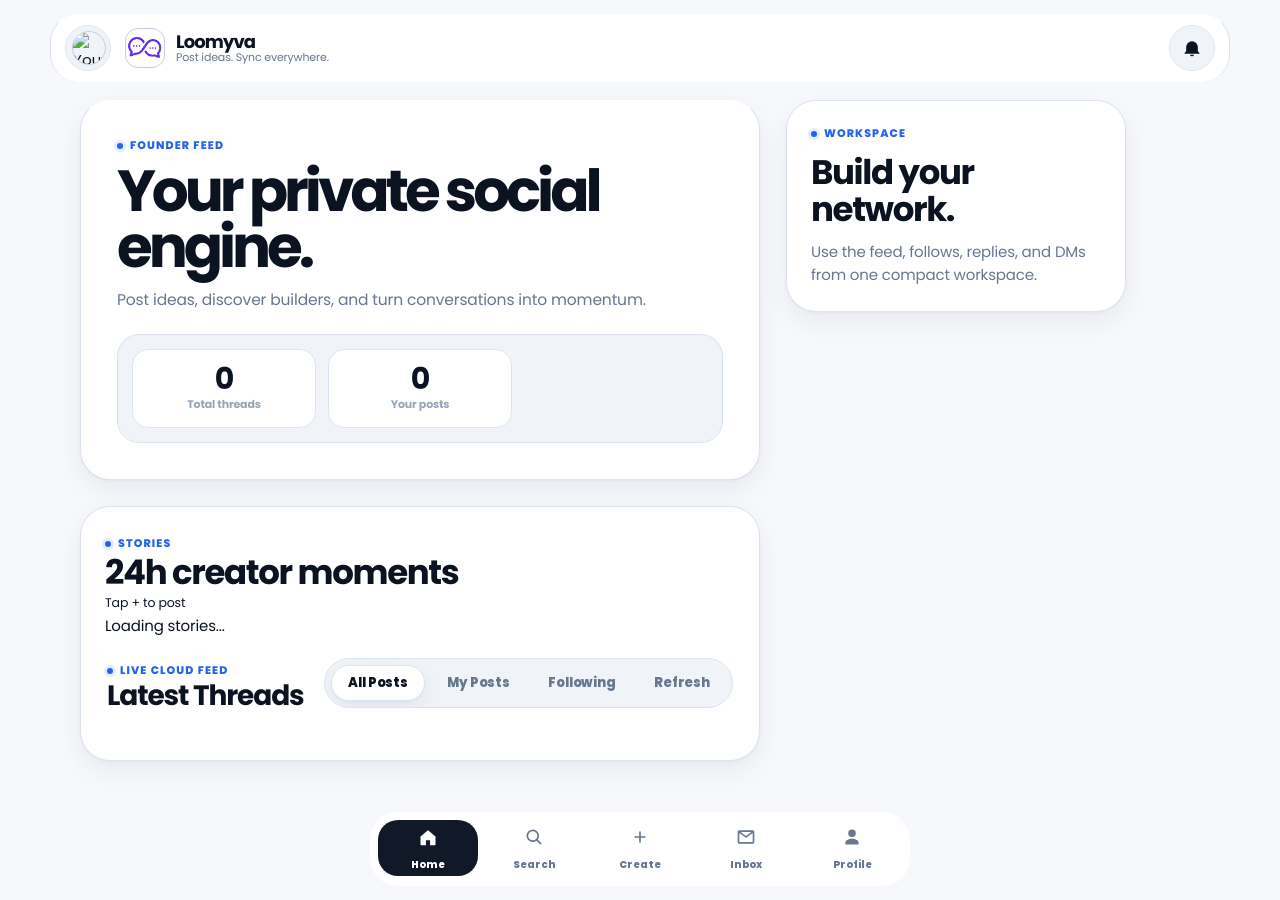
==== commit caaa5486: "Update index.html" ====
--- a/index.html
+++ b/index.html
@@ -26,7 +26,7 @@
   />
 
   <!-- Main CSS -->
-  <link rel="stylesheet" href="/assets/css/style.css?v=engagement-live-20260531" />
+  <link rel="stylesheet" href="/assets/css/style.css?v=post-page-fix-20260531" />
 
   <!-- Load saved theme before page paints -->
   <script>
@@ -292,6 +292,19 @@
           <div id="publicProfileFollowWrap" class="public-profile-follow"></div>
         </section>
 
+        <section class="stories-panel" aria-label="Loomyva stories">
+          <div class="stories-panel-head">
+            <div>
+              <span class="eyebrow">Stories</span>
+              <h2>24h creator moments</h2>
+            </div>
+            <small>Tap + to post</small>
+          </div>
+          <div id="storiesTray" class="stories-tray">
+            <div class="stories-loading">Loading stories...</div>
+          </div>
+        </section>
+
         <section class="feed-top">
           <div>
             <span class="eyebrow" data-i18n="liveCloudFeed">Live cloud feed</span>
@@ -325,15 +338,16 @@
   </div>
 
   <!-- App Scripts -->
-  <script src="/assets/js/config.js?v=engagement-live-20260531"></script>
-  <script src="/assets/js/language.js?v=engagement-live-20260531"></script>
-  <script src="/assets/js/ui.js?v=session-sidebar-fix-20260531"></script>
-  <script src="/assets/js/auth.js?v=session-sidebar-fix-20260531"></script>
-  <script src="/assets/js/notifications.js?v=engagement-live-20260531"></script>
-  <script src="/assets/js/comments.js?v=engagement-live-20260531"></script>
-  <script src="/assets/js/follows.js?v=engagement-live-20260531"></script>
-  <script src="/assets/js/feed.js?v=engagement-live-20260531"></script>
-  <script src="/assets/js/moderation.js?v=engagement-live-20260531"></script>
+  <script src="/assets/js/config.js?v=post-page-fix-20260531"></script>
+  <script src="/assets/js/language.js?v=post-page-fix-20260531"></script>
+  <script src="/assets/js/ui.js?v=post-page-fix-20260531"></script>
+  <script src="/assets/js/auth.js?v=post-page-fix-20260531"></script>
+  <script src="/assets/js/notifications.js?v=post-page-fix-20260531"></script>
+  <script src="/assets/js/comments.js?v=post-page-fix-20260531"></script>
+  <script src="/assets/js/follows.js?v=post-page-fix-20260531"></script>
+  <script src="/assets/js/stories.js?v=stories-20260606"></script>
+  <script src="/assets/js/feed.js?v=stories-20260606"></script>
+  <script src="/assets/js/moderation.js?v=post-page-fix-20260531"></script>
 
   <script>
     async function bootFeedPage() {
--- a/assets/css/style.css
+++ b/assets/css/style.css
@@ -393,8 +393,9 @@
   gap: 6px;
   border-radius: 28px;
   background: color-mix(in srgb, var(--surface) 95%, transparent);
-  border: 1px solid var(--line);
-  box-shadow: var(--shadow-md);
+  border: 0 !important;
+  outline: 0 !important;
+  box-shadow: none !important;
   backdrop-filter: blur(20px);
   -webkit-backdrop-filter: blur(20px);
   z-index: 60;
@@ -415,6 +416,17 @@
 .bottom-nav-btn.active { background: var(--brand); color: var(--bg-soft); }
 .bottom-nav-btn:hover:not(.active) { background: var(--surface-hover); color: var(--text); transform: translateY(-1px); }
 .bottom-nav-badge { position: absolute; top: 6px; right: 12px; }
+.bottom-nav, .bottom-nav * {
+  box-shadow: none;
+}
+.bottom-nav::before, .bottom-nav::after {
+  content: none !important;
+  display: none !important;
+}
+body::after {
+  content: none !important;
+}
+
 
 /* =========================================================
    09. Sidebar drawer
@@ -676,8 +688,17 @@
 .search-page-grid { display: grid; gap: var(--page-gap); }
 .search-page-card, .user-search-card { padding: var(--card-pad); display: grid; gap: 18px; }
 .user-search-head { display: flex; justify-content: space-between; gap: 14px; align-items: flex-start; flex-wrap: wrap; }
-.user-search-box { position: relative; display: flex; align-items: center; gap: 10px; }
-.user-search-box input { flex: 1; }
+.user-search-box {
+  position: relative; display: flex; align-items: center; gap: 10px;
+  padding: 0 14px; min-height: 50px;
+  background: var(--surface-muted); border: 1px solid var(--line);
+  border-radius: var(--radius-pill);
+  transition: border-color var(--fast), background var(--fast), box-shadow var(--fast);
+}
+.user-search-box:focus-within { border-color: var(--line-strong); background: var(--surface); box-shadow: 0 0 0 4px var(--surface-hover); }
+.user-search-box > svg { flex: 0 0 auto; width: 20px; height: 20px; fill: var(--muted); }
+.user-search-box input { flex: 1; min-width: 0; background: transparent; border: 0; padding: 0; font-size: 15px; color: var(--text); }
+.user-search-box input:focus { outline: none; box-shadow: none; }
 .user-search-clear { flex: 0 0 auto; height: 36px; padding: 0 14px; border-radius: var(--radius-pill); background: var(--surface-muted); color: var(--muted); font-weight: 700; font-size: 12.5px; border: 1px solid var(--line); transition: background var(--fast), color var(--fast), border-color var(--fast); }
 .user-search-clear:hover { background: var(--surface-hover); color: var(--text); border-color: var(--line-strong); }
 .user-search-results { display: grid; gap: 14px; }
@@ -706,22 +727,27 @@
 .user-search-copy small, .user-search-copy span,
 .user-search-main span, .user-search-you,
 .followers-person-info span, .following-person-info span { color: var(--muted); font-size: 12px; overflow: hidden; text-overflow: ellipsis; white-space: nowrap; display: block; }
-.user-search-actions { display: flex; gap: 10px; flex: 0 0 auto; flex-wrap: wrap; }
+.user-search-actions { display: flex; flex-direction: row; align-items: center; gap: 10px; flex: 0 0 auto; flex-wrap: nowrap; }
 
 /* Search/follow buttons */
-.user-search-follow, .search-message-btn, .profile-message-btn,
+.user-search-follow, .search-message-btn, .profile-message-btn, .chat-message-link,
 .followers-follow-btn, .following-unfollow-btn {
   min-height: 36px; padding: 0 16px; border-radius: var(--radius-pill);
   border: 1px solid var(--line-strong); background: var(--surface-muted);
   color: var(--text-soft); font-weight: 700; font-size: 12.5px; letter-spacing: -.01em;
-  display: inline-flex; align-items: center; justify-content: center; gap: 6px;
+  display: inline-flex; align-items: center; justify-content: center; gap: 6px; cursor: pointer;
   transition: transform var(--fast), background var(--fast), color var(--fast), border-color var(--fast);
 }
+/* Message icon button — square-ish, icon only */
+.chat-message-link {
+  width: 40px; min-width: 40px; height: 40px; min-height: 40px; padding: 0; flex: 0 0 auto;
+}
+.chat-message-link svg { width: 18px; height: 18px; fill: currentColor; }
 .user-search-follow:not(.following),
 .followers-follow-btn:not(.following) {
   background: var(--brand); color: var(--bg-soft); border-color: var(--brand);
 }
-.user-search-follow:hover, .search-message-btn:hover, .profile-message-btn:hover,
+.user-search-follow:hover, .search-message-btn:hover, .profile-message-btn:hover, .chat-message-link:hover,
 .followers-follow-btn:hover, .following-unfollow-btn:hover {
   transform: translateY(-1px); border-color: var(--line-strong);
   background: var(--surface-hover); color: var(--text);
@@ -813,8 +839,10 @@
 }
 .latest-chat-side, .chat-conversation-time {
   color: var(--muted-2); font-size: 11px; font-weight: 800; white-space: nowrap;
-  display: grid; justify-items: end; gap: 4px;
-}
+  display: grid; justify-items: end; gap: 4px; flex: 0 0 auto;
+}
+.latest-chat-side em { font-style: normal; white-space: nowrap; }
+.latest-chat-side b { font-weight: 800; color: var(--muted); }
 .latest-chat-empty { min-height: 120px; }
 
 /* =========================================================
@@ -841,11 +869,17 @@
   border-bottom: 1px solid var(--line); background: var(--surface);
   flex: 0 0 auto;
 }
-.chat-active-header img, .chat-direct-header img {
+/* Peer block sits on the right: name/handle then avatar */
+.chat-active-peer {
+  margin-left: auto;
+  display: flex; align-items: center; gap: 12px;
+  min-width: 0; text-align: right;
+}
+.chat-active-peer-copy { min-width: 0; display: grid; gap: 2px; }
+.chat-active-peer-avatar {
   width: 48px; height: 48px; border-radius: 50%; object-fit: cover;
   border: 1.5px solid var(--line); background: var(--surface-muted); flex: 0 0 auto;
 }
-.chat-active-header div, .chat-direct-header div { min-width: 0; flex: 1; }
 .chat-active-header strong, .chat-direct-header strong {
   display: block; font-size: 15.5px; font-weight: 800;
   white-space: nowrap; overflow: hidden; text-overflow: ellipsis;
@@ -853,11 +887,14 @@
 .chat-active-header span, .chat-direct-header span { font-size: 12px; color: var(--muted); }
 .chat-back-link {
   width: 42px; height: 42px; border-radius: 50%;
-  display: grid; place-items: center;
+  display: grid; place-items: center; cursor: pointer;
   background: var(--surface-muted); color: var(--text);
-  border: 1px solid var(--line); text-decoration: none; font-size: 22px; flex: 0 0 auto;
-}
-.chat-back-link:hover { background: var(--surface-hover); transform: translateX(-2px); }
+  border: 1px solid var(--line); text-decoration: none; flex: 0 0 auto;
+  transition: transform 220ms cubic-bezier(.22,.61,.36,1), background var(--fast), box-shadow var(--fast);
+}
+.chat-back-link svg { width: 20px; height: 20px; fill: currentColor; }
+.chat-back-link:hover { background: var(--surface-hover); transform: translateX(-3px); box-shadow: var(--shadow-sm); }
+.chat-back-link:active { transform: translateX(-3px) scale(.94); }
 .chat-active-placeholder { color: var(--muted); font-weight: 700; padding: 0 4px; }
 
 /* Messages scroll area */
@@ -906,6 +943,141 @@
 }
 
 .chat-signin-card { padding: var(--space-6); text-align: center; display: grid; gap: var(--space-4); justify-items: center; }
+
+/* Friends strip on the inbox — see all your friends */
+.chat-friends-panel { display: grid; gap: 16px; }
+.chat-friends-head { display: flex; align-items: flex-start; justify-content: space-between; gap: 14px; }
+.chat-friends-head h2 { font-size: 18px; font-weight: 800; margin: 2px 0; }
+.chat-friends-head p { color: var(--muted); font-size: 12.5px; }
+.chat-friends-list {
+  display: flex; gap: 14px; overflow-x: auto; padding-bottom: 6px;
+  scroll-behavior: smooth; overscroll-behavior-x: contain; -webkit-overflow-scrolling: touch;
+}
+.chat-friends-list::-webkit-scrollbar { height: 6px; }
+.chat-friends-list::-webkit-scrollbar-thumb { background: var(--line-strong); border-radius: 999px; }
+.chat-friend-chip {
+  flex: 0 0 auto; width: 76px; display: grid; gap: 8px; justify-items: center; cursor: pointer;
+  background: transparent; border: 0; padding: 0;
+}
+.chat-friend-chip img {
+  width: 62px; height: 62px; border-radius: 50%; object-fit: cover;
+  border: 2px solid var(--line); background: var(--surface-muted);
+  transition: transform 220ms cubic-bezier(.22,.61,.36,1), border-color var(--fast), box-shadow var(--fast);
+}
+.chat-friend-chip:hover img { transform: translateY(-3px) scale(1.04); border-color: var(--brand); box-shadow: var(--shadow-sm); }
+.chat-friend-chip:active img { transform: scale(.96); }
+.chat-friend-name {
+  font-size: 11.5px; font-weight: 700; color: var(--text-soft); max-width: 100%;
+  overflow: hidden; text-overflow: ellipsis; white-space: nowrap; text-align: center;
+}
+.chat-friends-empty { color: var(--muted); font-size: 13px; padding: 14px 4px; }
+
+/* Dedicated chat screen: messages only, no bottom navbar */
+.chat-only-page .bottom-nav { display: none !important; }
+.chat-only-page .app-shell {
+  padding-bottom: calc(20px + env(safe-area-inset-bottom)) !important;
+}
+.chat-only-page .chat-direct-shell,
+.chat-only-page .chat-app-shell,
+.chat-only-page .chat-window,
+.chat-only-page .chat-focus-window,
+.chat-only-page .chat-direct-window {
+  min-height: calc(100svh - var(--topbar-h) - 56px) !important;
+}
+
+/* =========================================================
+   14b. Post composer page (/post/) — Twitter-style
+   ========================================================= */
+.post-page-main {
+  width: min(100%, 680px);
+  margin-inline: auto;
+  padding-top: calc(var(--topbar-h) + 32px);
+}
+.post-only-page .bottom-nav { display: none !important; }
+.post-only-page .app-shell {
+  padding-bottom: calc(20px + env(safe-area-inset-bottom)) !important;
+}
+
+.post-composer-card { padding: 0; overflow: hidden; }
+
+.post-composer-topbar {
+  display: flex; align-items: center; gap: 14px;
+  padding: 14px 16px; border-bottom: 1px solid var(--line);
+  position: sticky; top: 0; background: var(--surface); z-index: 2;
+}
+.post-composer-title { flex: 1; font-size: 16px; font-weight: 800; }
+.post-submit-btn {
+  min-height: 40px; min-width: 84px; padding-inline: 22px;
+  border-radius: var(--radius-pill); font-weight: 800;
+}
+.post-submit-btn:disabled { opacity: .5; cursor: not-allowed; }
+
+.post-signin-card { padding: var(--space-6); text-align: center; display: grid; gap: 14px; justify-items: center; }
+.post-signin-card h2 { font-size: 19px; font-weight: 800; }
+.post-signin-card p { color: var(--muted); }
+
+.post-status-message {
+  min-height: 20px;
+  margin: 0;
+  padding: 0 20px;
+  font-size: 13px;
+  font-weight: 700;
+  color: var(--muted);
+}
+.post-status-message.success { color: #17803d; }
+.post-status-message.error { color: #e5484d; }
+
+.post-composer { display: grid; }
+.post-composer-body { display: flex; gap: 14px; padding: 20px; }
+.post-composer-avatar {
+  width: 52px; height: 52px; border-radius: 50%; object-fit: cover; flex: 0 0 auto;
+  border: 1.5px solid var(--line); background: var(--surface-muted);
+}
+.post-composer-fields { flex: 1; min-width: 0; display: grid; gap: 10px; }
+.post-composer-identity { display: flex; align-items: baseline; gap: 8px; min-width: 0; }
+.post-composer-identity strong { font-size: 15px; font-weight: 800; white-space: nowrap; overflow: hidden; text-overflow: ellipsis; }
+.post-composer-identity span { font-size: 13px; color: var(--muted); white-space: nowrap; overflow: hidden; text-overflow: ellipsis; }
+
+.post-textarea {
+  width: 100%; min-height: 120px; max-height: 460px; resize: none;
+  border: 0; background: transparent; color: var(--text);
+  font-family: inherit; font-size: 18px; line-height: 1.6; padding: 4px 0;
+  outline: none;
+}
+.post-textarea::placeholder { color: var(--muted-2); }
+
+.post-image-preview-wrap {
+  position: relative; border-radius: var(--radius-lg); overflow: hidden;
+  border: 1px solid var(--line); max-width: 100%;
+}
+.post-image-preview-wrap img { display: block; width: 100%; max-height: 420px; object-fit: cover; }
+.post-image-remove {
+  position: absolute; top: 10px; right: 10px; width: 34px; height: 34px; border-radius: 50%;
+  display: grid; place-items: center; cursor: pointer;
+  background: rgba(11,18,32,.66); color: #fff; border: 0; backdrop-filter: blur(6px);
+  transition: transform var(--fast), background var(--fast);
+}
+.post-image-remove svg { width: 17px; height: 17px; fill: currentColor; }
+.post-image-remove:hover { background: rgba(11,18,32,.85); transform: scale(1.06); }
+
+/* Footer: media icons bottom-left, char count right */
+.post-composer-footer {
+  display: flex; align-items: center; justify-content: space-between; gap: 12px;
+  padding: 12px 20px; border-top: 1px solid var(--line); background: var(--surface);
+}
+.post-media-actions { display: flex; align-items: center; gap: 8px; }
+.post-media-btn {
+  width: 42px; height: 42px; border-radius: 50%; cursor: pointer;
+  display: grid; place-items: center; flex: 0 0 auto;
+  background: transparent; border: 1px solid transparent; color: var(--brand);
+  transition: transform 200ms cubic-bezier(.22,.61,.36,1), background var(--fast), color var(--fast);
+}
+.post-media-btn svg { width: 23px; height: 23px; fill: currentColor; }
+.post-media-btn:hover { background: var(--surface-muted); transform: translateY(-2px); }
+.post-media-btn:active { transform: scale(.92); }
+.post-hidden-input { display: none; }
+.post-char-count { font-size: 12.5px; font-weight: 800; color: var(--muted); white-space: nowrap; }
+.post-char-count.over { color: #e5484d; }
 
 /* =========================================================
    15. Profile page
@@ -1067,22 +1239,177 @@
 
 /* Profile user modal */
 .profile-user-modal {
-  position: fixed; inset: 50% auto auto 50%; transform: translate(-50%, -50%); z-index: 100;
-  width: min(700px, calc(100vw - 24px)); max-height: min(840px, calc(100vh - 24px));
-  overflow-y: auto; background: var(--surface); border: 1px solid var(--line);
-  border-radius: var(--radius-xl); box-shadow: var(--shadow-lg);
-}
-.profile-user-modal-close { position: sticky; top: 12px; left: calc(100% - 56px); z-index: 1; margin: 12px 12px 0 auto; }
-.profile-user-modal-body { padding: 0 24px 24px; display: grid; gap: 20px; }
-.profile-user-modal-hero { display: flex; align-items: center; gap: 14px; min-width: 0; }
-.profile-user-modal-hero img { width: 78px; height: 78px; border-radius: 50%; object-fit: cover; border: 2px solid var(--line-strong); }
-.profile-user-modal-bio { color: var(--text-soft); overflow-wrap: anywhere; line-height: 1.68; }
-.profile-user-modal-stats { display: grid; grid-template-columns: repeat(4, 1fr); gap: 8px; }
-.profile-user-modal-stats span { padding: 12px 8px; border-radius: var(--radius-md); background: var(--surface-muted); text-align: center; font-size: 12px; font-weight: 800; color: var(--text-soft); }
-.profile-user-modal-actions { display: flex; gap: 10px; flex-wrap: wrap; }
-.profile-user-modal-posts { display: grid; gap: 14px; }
-.profile-user-modal-posts-head { display: flex; justify-content: space-between; align-items: center; }
-.profile-user-modal-post-card { padding: 16px 18px; gap: 12px; }
+  position: fixed;
+  inset: 50% auto auto 50%;
+  transform: translate(-50%, -50%);
+  z-index: 100;
+  width: min(680px, calc(100vw - 24px));
+  max-height: min(840px, calc(100vh - 24px));
+  overflow-y: auto;
+  background: var(--surface);
+  border: 1px solid var(--line);
+  border-radius: 30px;
+  box-shadow: var(--shadow-lg);
+}
+.profile-user-modal-close {
+  position: sticky;
+  top: 12px;
+  left: calc(100% - 56px);
+  z-index: 2;
+  margin: 12px 12px 0 auto;
+}
+.profile-user-modal-body {
+  padding: 0 clamp(16px, 3vw, 26px) clamp(18px, 3vw, 28px);
+  display: grid;
+  gap: 18px;
+}
+.profile-user-modal-hero {
+  display: grid;
+  grid-template-columns: 82px minmax(0, 1fr);
+  align-items: center;
+  gap: 16px;
+  min-width: 0;
+  padding: 4px 2px 2px;
+}
+.profile-user-modal-hero img {
+  width: 82px;
+  height: 82px;
+  border-radius: 50%;
+  object-fit: cover;
+  border: 2px solid var(--line-strong);
+  background: var(--surface-muted);
+}
+.profile-user-modal-hero h2 {
+  margin: 2px 0 3px;
+  font-size: clamp(22px, 4vw, 30px);
+  line-height: 1.05;
+  overflow-wrap: anywhere;
+}
+.profile-user-modal-hero p {
+  margin: 0;
+  color: var(--muted);
+  font-weight: 700;
+}
+.profile-user-modal-bio {
+  margin: 0;
+  color: var(--text-soft);
+  overflow-wrap: anywhere;
+  line-height: 1.62;
+  padding: 14px 16px;
+  border: 1px solid var(--line);
+  border-radius: 20px;
+  background: var(--surface-muted);
+}
+.profile-user-modal-stats {
+  display: grid;
+  grid-template-columns: repeat(4, minmax(0, 1fr));
+  gap: 8px;
+}
+.profile-user-modal-stats > div {
+  min-width: 0;
+  padding: 12px 8px;
+  border-radius: 18px;
+  background: var(--surface-muted);
+  border: 1px solid var(--line);
+  text-align: center;
+}
+.profile-user-modal-stats strong {
+  display: block;
+  font-size: 16px;
+  line-height: 1;
+}
+.profile-user-modal-stats span {
+  display: block;
+  margin-top: 5px;
+  font-size: 11px;
+  font-weight: 800;
+  color: var(--text-soft);
+  white-space: nowrap;
+  overflow: hidden;
+  text-overflow: ellipsis;
+}
+.profile-user-modal-actions {
+  display: flex;
+  align-items: center;
+  gap: 10px;
+  flex-wrap: wrap;
+}
+.profile-user-modal-actions .btn {
+  min-height: 40px;
+  padding-inline: 16px;
+}
+.profile-user-modal-actions .profile-more-btn {
+  width: 40px;
+  height: 40px;
+  flex: 0 0 40px;
+}
+.profile-user-modal-posts { display: grid; gap: 12px; }
+.profile-user-modal-posts-head {
+  display: flex;
+  justify-content: space-between;
+  align-items: flex-end;
+  gap: 12px;
+}
+.profile-user-modal-posts-head h3 { margin: 0; }
+.profile-user-modal-posts-list { display: grid; gap: 10px; }
+.profile-user-modal-post-card {
+  padding: 14px 15px;
+  gap: 10px;
+  border-radius: 22px;
+}
+.profile-user-modal-post-image-wrap img {
+  display: block;
+  width: 100%;
+  max-height: 260px;
+  object-fit: cover;
+}
+.profile-user-modal-post-meta {
+  display: flex;
+  align-items: center;
+  justify-content: space-between;
+  gap: 12px;
+  color: var(--muted);
+  font-size: 12px;
+  font-weight: 800;
+}
+.profile-user-modal-post-meta span {
+  display: inline-flex;
+  align-items: center;
+  gap: 5px;
+}
+.profile-user-modal-post-meta svg {
+  width: 14px !important;
+  height: 14px !important;
+  min-width: 14px !important;
+  fill: currentColor;
+}
+.profile-user-modal-posts-empty {
+  padding: 16px;
+  border: 1px dashed var(--line-strong);
+  border-radius: 20px;
+  background: var(--surface-muted);
+  display: grid;
+  gap: 4px;
+}
+.profile-settings-dots-btn {
+  width: 42px;
+  height: 42px;
+  border-radius: 50%;
+  flex: 0 0 auto;
+  display: grid;
+  place-items: center;
+  border: 1px solid var(--line-strong);
+  background: var(--surface-muted);
+  color: var(--text-soft);
+  cursor: pointer;
+  transition: transform var(--fast), background var(--fast), color var(--fast), border-color var(--fast);
+}
+.profile-settings-dots-btn:hover {
+  transform: translateY(-1px);
+  background: var(--surface-hover);
+  color: var(--text);
+}
+.profile-settings-dots-btn svg { width: 21px; height: 21px; }
 
 /* Moderation modal */
 .moderation-menu-modal { grid-template-rows: auto auto auto 1fr; }
@@ -1242,15 +1569,20 @@
   /* Search */
   .user-search-result { padding: 16px !important; gap: 14px !important; }
   .user-search-result img { width: 50px !important; height: 50px !important; }
-  .user-search-actions { width: 100% !important; display: grid !important; grid-template-columns: 1fr 1fr !important; }
-  .user-search-follow, .search-message-btn { width: 100% !important; min-height: 46px !important; }
+  .user-search-actions { display: flex !important; flex-direction: row !important; align-items: center !important; gap: 8px !important; flex: 0 0 auto !important; flex-wrap: nowrap !important; }
+  .user-search-follow { min-height: 44px !important; }
+  .user-search-actions .chat-message-link { width: 44px !important; min-width: 44px !important; height: 44px !important; min-height: 44px !important; }
+  .search-message-btn { min-height: 44px !important; }
 
   /* Messages inbox */
   .latest-chat-card, .chat-conversation-btn {
     grid-template-columns: 52px minmax(0, 1fr) auto !important;
-    padding: 15px !important; gap: 13px !important;
+    padding: 15px !important; gap: 12px !important;
   }
   .latest-chat-card img, .chat-conversation-btn img { width: 52px !important; height: 52px !important; }
+  .latest-chat-side { font-size: 10.5px !important; gap: 3px !important; max-width: 84px !important; }
+  .latest-chat-side em { font-size: 10.5px !important; overflow: hidden !important; text-overflow: ellipsis !important; max-width: 84px !important; }
+  .latest-chat-side b { display: none !important; }
 
   /* Profile */
   .profile-identity-area { margin-top: -46px !important; padding-inline: 18px !important; align-items: flex-start !important; }
@@ -1269,9 +1601,20 @@
     min-height: calc(100svh - var(--topbar-h) - var(--bottom-nav-h) - 46px) !important;
     border-radius: 24px !important;
   }
-  .chat-active-header { min-height: 68px !important; padding: 12px !important; }
-  .chat-active-header img, .chat-direct-header img { width: 42px !important; height: 42px !important; }
+  .chat-active-header { min-height: 64px !important; padding: 10px 12px !important; }
+  .chat-active-peer-avatar { width: 40px !important; height: 40px !important; }
   .chat-back-link { width: 38px !important; height: 38px !important; }
+  .chat-friend-chip { width: 68px !important; }
+  .chat-friend-chip img { width: 56px !important; height: 56px !important; }
+
+  /* Post composer */
+  .post-page-main { width: 100% !important; padding-top: calc(var(--topbar-h) + 14px) !important; }
+  .post-composer-body { padding: 16px !important; gap: 12px !important; }
+  .post-composer-avatar { width: 44px !important; height: 44px !important; }
+  .post-textarea { font-size: 17px !important; min-height: 130px !important; }
+  .post-composer-footer { padding: 11px 14px !important; }
+  .post-media-btn { width: 44px !important; height: 44px !important; }
+  .post-image-preview-wrap img { max-height: 320px !important; }
   .chat-messages { padding: 16px !important; gap: 11px !important; }
   .chat-message { max-width: 88% !important; }
   .chat-message-body { padding: 11px 14px !important; }
@@ -1304,11 +1647,14 @@
     flex-direction: column !important; align-items: stretch !important;
   }
   .user-search-result img, .user-search-main img { align-self: flex-start !important; }
-  .user-search-actions { width: 100% !important; }
-  .user-search-actions .user-search-follow,
-  .user-search-actions .search-message-btn { flex: 1 1 0 !important; min-height: 38px !important; }
-  .latest-chat-card { grid-template-columns: 48px minmax(0, 1fr) 20px !important; }
+  .user-search-actions { width: 100% !important; flex-direction: row !important; align-items: center !important; justify-content: flex-end !important; }
+  .user-search-actions .user-search-follow { flex: 1 1 0 !important; min-height: 42px !important; }
+  .user-search-actions .chat-message-link,
+  .user-search-actions .search-message-btn { flex: 0 0 auto !important; min-height: 42px !important; }
+  .latest-chat-card { grid-template-columns: 48px minmax(0, 1fr) auto !important; gap: 11px !important; }
   .latest-chat-card img { width: 48px !important; height: 48px !important; }
+  .latest-chat-side { max-width: 62px !important; }
+  .latest-chat-side em { max-width: 62px !important; }
   .profile-exact-stats { grid-template-columns: 1fr 1fr !important; }
   .chat-message { max-width: 92% !important; }
   .profile-exact-tabs button { min-width: 90px !important; }
@@ -1866,3 +2212,319 @@
     border-radius: 14px;
   }
 }
+
+/* Bottom bar line fix: keep the navigation, remove only the unwanted thin divider/outline. */
+.bottom-nav {
+  border: 0 !important;
+  outline: 0 !important;
+}
+
+
+/* Final requested polish: no bottom divider, compact profile modal on mobile */
+.bottom-nav { border-top: 0 !important; border-bottom: 0 !important; box-shadow: none !important; }
+.bottom-nav::before, .bottom-nav::after { display: none !important; content: none !important; }
+@media (max-width: 640px) {
+  .profile-user-modal-body { gap: 14px; }
+  .profile-user-modal-hero { grid-template-columns: 64px minmax(0, 1fr); gap: 12px; }
+  .profile-user-modal-hero img { width: 64px; height: 64px; }
+  .profile-user-modal-stats { grid-template-columns: repeat(2, minmax(0, 1fr)); }
+  .profile-user-modal-actions { display: grid; grid-template-columns: 1fr 1fr 42px; }
+  .profile-user-modal-actions .btn { width: 100%; }
+  .profile-product-actions { align-items: center; }
+}
+
+/* Remove the stubborn divider line visible across Home / Profile / Create Post chrome */
+.topbar,
+.app-topbar,
+.post-composer-topbar,
+.profile-cover-card,
+.home-command-card {
+  border-top-color: transparent !important;
+}
+.topbar,
+.app-topbar,
+.post-composer-topbar {
+  border-bottom: 0 !important;
+  box-shadow: none !important;
+}
+
+
+/* =========================================================
+   Surgical media/icon overflow fix — 31 May
+   Keeps post media big, keeps UI icons small.
+   ========================================================= */
+.thread-image-wrap,
+.profile-thread-image-wrap,
+.profile-user-modal-post-image-wrap {
+  width: 100% !important;
+  max-width: 100% !important;
+  min-width: 0 !important;
+  overflow: hidden !important;
+  box-sizing: border-box !important;
+}
+
+.thread-image-wrap > img.thread-image,
+.profile-thread-image-wrap > img.profile-thread-image,
+.profile-user-modal-post-image-wrap > img.profile-user-modal-post-media,
+.profile-user-modal-post-image-wrap > img[src] {
+  width: 100% !important;
+  height: auto !important;
+  max-width: 100% !important;
+  max-height: 420px !important;
+  display: block !important;
+  object-fit: cover !important;
+  border-radius: inherit !important;
+}
+
+.profile-user-modal-post-image-wrap > img.profile-user-modal-post-media,
+.profile-user-modal-post-image-wrap > img[src] {
+  max-height: 240px !important;
+}
+
+.thread-actions svg,
+.profile-thread-actions svg,
+.social-action-btn svg,
+.like-action svg,
+.reply-action svg,
+.bookmark-action svg,
+.comment-action svg,
+.thread-secondary-actions svg,
+.profile-user-modal-post-meta svg,
+.profile-user-modal-actions svg,
+.bottom-nav svg,
+.topbar svg,
+.sidebar-links svg {
+  width: 20px !important;
+  height: 20px !important;
+  min-width: 20px !important;
+  max-width: 20px !important;
+  max-height: 20px !important;
+  flex: 0 0 20px !important;
+  display: inline-block !important;
+  object-fit: contain !important;
+  overflow: visible !important;
+}
+
+.thread-actions img,
+.profile-thread-actions img,
+.social-action-btn img,
+.like-action img,
+.reply-action img,
+.bookmark-action img,
+.comment-action img,
+.profile-user-modal-post-meta img {
+  width: 20px !important;
+  height: 20px !important;
+  min-width: 20px !important;
+  max-width: 20px !important;
+  max-height: 20px !important;
+  flex: 0 0 20px !important;
+  object-fit: contain !important;
+}
+
+.social-action-btn,
+.like-action,
+.reply-action,
+.bookmark-action,
+.comment-action {
+  width: auto !important;
+  max-width: max-content !important;
+  overflow: hidden !important;
+}
+
+.profile-user-modal-post-card,
+.profile-tab-thread-card,
+.thread-card {
+  max-width: 100% !important;
+  min-width: 0 !important;
+  overflow: hidden !important;
+  box-sizing: border-box !important;
+}
+
+.profile-user-modal-post-meta {
+  width: 100% !important;
+  min-width: 0 !important;
+  overflow: hidden !important;
+}
+
+.profile-user-modal-post-meta span {
+  width: auto !important;
+  max-width: 100% !important;
+  flex: 0 1 auto !important;
+  min-width: 0 !important;
+}
+
+.profile-user-modal-post-meta span:last-child {
+  justify-content: flex-end !important;
+  white-space: nowrap !important;
+}
+
+.profile-user-modal {
+  overflow: hidden !important;
+  display: grid !important;
+  grid-template-rows: auto minmax(0, 1fr) !important;
+}
+
+.profile-user-modal-body {
+  min-height: 0 !important;
+  overflow-y: auto !important;
+  overflow-x: hidden !important;
+  overscroll-behavior: contain !important;
+}
+
+.profile-user-modal-posts-list {
+  min-width: 0 !important;
+  overflow: visible !important;
+}
+
+@media (max-width: 640px) {
+  .thread-image-wrap > img.thread-image,
+  .profile-thread-image-wrap > img.profile-thread-image {
+    max-height: 340px !important;
+  }
+
+  .profile-user-modal-post-image-wrap > img.profile-user-modal-post-media,
+  .profile-user-modal-post-image-wrap > img[src] {
+    max-height: 220px !important;
+  }
+
+  .thread-actions svg,
+  .profile-thread-actions svg,
+  .social-action-btn svg,
+  .like-action svg,
+  .reply-action svg,
+  .bookmark-action svg,
+  .comment-action svg,
+  .profile-user-modal-post-meta svg {
+    width: 18px !important;
+    height: 18px !important;
+    min-width: 18px !important;
+    max-width: 18px !important;
+    max-height: 18px !important;
+    flex-basis: 18px !important;
+  }
+}
+
+
+/* =========================================================
+   Global polish: icon-only post actions + no empty status bar
+   ========================================================= */
+.status-msg.hidden,
+.status-msg:empty {
+  display: none !important;
+}
+
+.thread-actions,
+.profile-thread-actions {
+  align-items: center !important;
+}
+
+.social-actions {
+  display: inline-flex !important;
+  align-items: center !important;
+  gap: 8px !important;
+  flex-wrap: wrap !important;
+  width: auto !important;
+}
+
+.social-action-btn,
+.like-action,
+.reply-action,
+.bookmark-action,
+.comment-action {
+  width: auto !important;
+  min-width: 44px !important;
+  max-width: max-content !important;
+  min-height: 42px !important;
+  padding: 0 14px !important;
+  gap: 7px !important;
+  line-height: 1 !important;
+  overflow: visible !important;
+}
+
+.social-action-btn .action-label,
+.like-action .action-label,
+.reply-action .action-label,
+.bookmark-action .action-label,
+.comment-action .action-label {
+  display: none !important;
+}
+
+.social-action-btn svg,
+.like-action svg,
+.reply-action svg,
+.bookmark-action svg,
+.comment-action svg,
+.thread-actions svg,
+.profile-thread-actions svg,
+.profile-user-modal-post-meta svg,
+.profile-user-modal-actions svg {
+  width: 20px !important;
+  height: 20px !important;
+  min-width: 20px !important;
+  max-width: 20px !important;
+  min-height: 20px !important;
+  max-height: 20px !important;
+  flex: 0 0 20px !important;
+}
+
+.social-action-btn .action-count {
+  font-size: 13px !important;
+  font-weight: 900 !important;
+  min-width: 1ch !important;
+}
+
+@media (max-width: 640px) {
+  .social-actions {
+    display: inline-flex !important;
+    width: auto !important;
+    gap: 8px !important;
+  }
+
+  .social-action-btn,
+  .like-action,
+  .reply-action,
+  .bookmark-action,
+  .comment-action {
+    width: auto !important;
+    min-width: 42px !important;
+    min-height: 42px !important;
+    padding: 0 12px !important;
+  }
+
+  .social-action-btn svg,
+  .like-action svg,
+  .reply-action svg,
+  .bookmark-action svg,
+  .comment-action svg,
+  .thread-actions svg,
+  .profile-thread-actions svg,
+  .profile-user-modal-post-meta svg,
+  .profile-user-modal-actions svg {
+    width: 18px !important;
+    height: 18px !important;
+    min-width: 18px !important;
+    max-width: 18px !important;
+    min-height: 18px !important;
+    max-height: 18px !important;
+    flex-basis: 18px !important;
+  }
+}
+
+.profile-user-modal-message-btn.icon-only-action {
+  width: 42px !important;
+  min-width: 42px !important;
+  height: 42px !important;
+  min-height: 42px !important;
+  padding: 0 !important;
+  display: inline-grid !important;
+  place-items: center !important;
+}
+
+.profile-user-modal-message-btn.icon-only-action svg {
+  width: 20px !important;
+  height: 20px !important;
+  min-width: 20px !important;
+  max-width: 20px !important;
+  fill: currentColor !important;
+}
